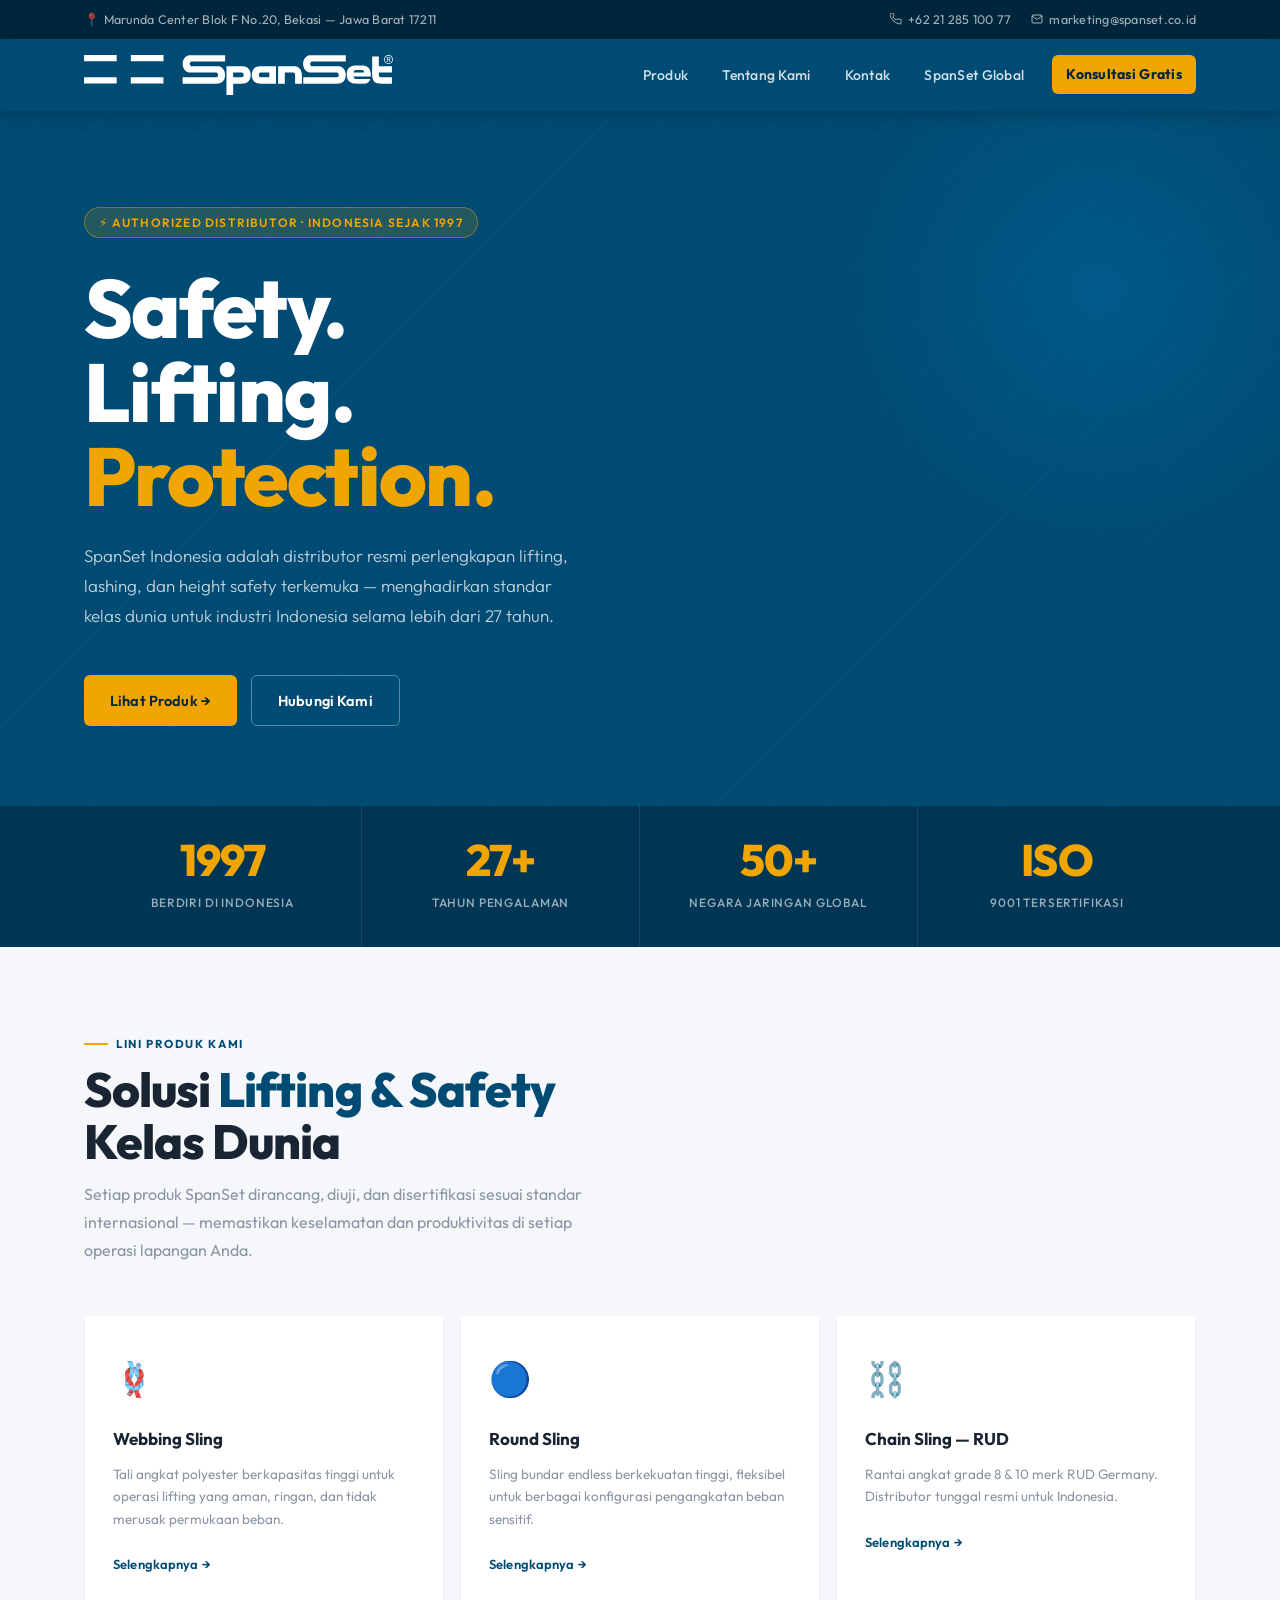
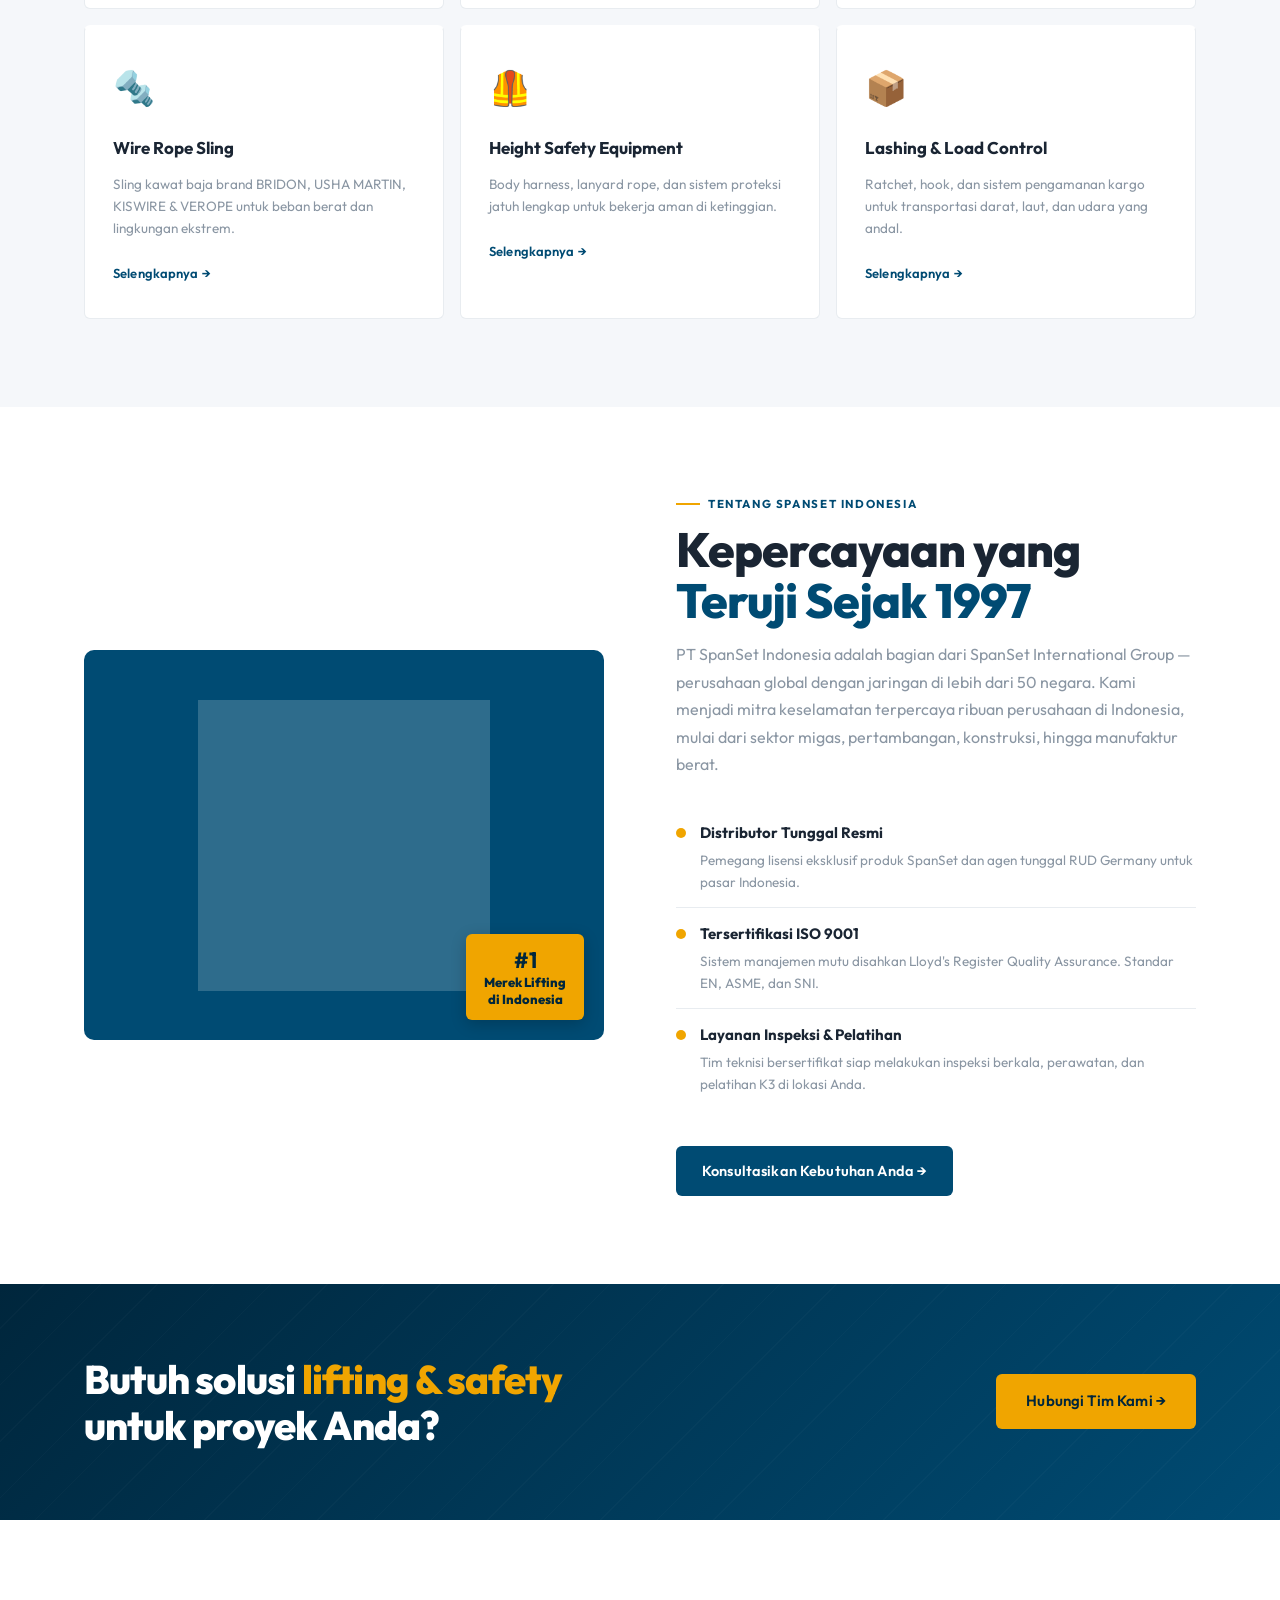
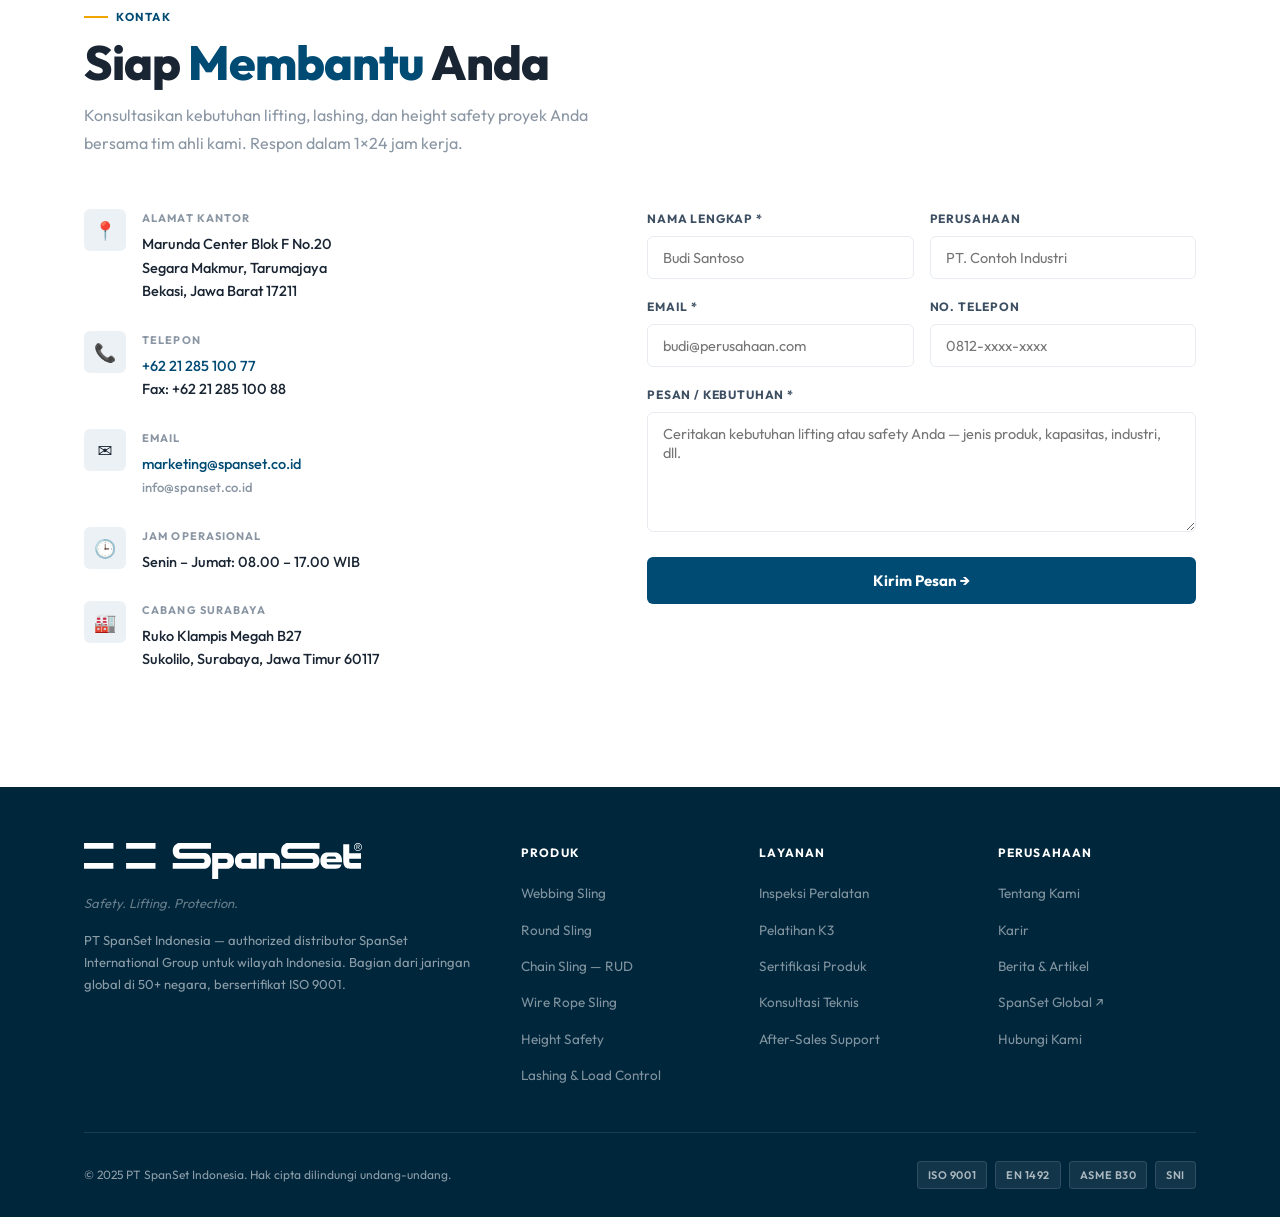
==== index.html @ 2ffad664 "Update index.html" ====
<!DOCTYPE html>
<html lang="id">
<head>
    <meta charset="UTF-8">
    <meta name="viewport" content="width=device-width, initial-scale=1.0">
    <title>SpanSet Indonesia — Safety. Lifting. Protection.</title>
    <meta name="description" content="SpanSet adalah pionir perlengkapan lifting, lashing, dan height safety di dunia, menjadi principal dari merek dagang no 1 di Indonesia sejak 1997.">
    <meta name="keywords" content="Spanset, Spanset Indonesia, Webbing Sling, Webbing, Lifting">
    <meta name="author" content="Spanset">
    <meta name="robots" content="index, follow">
    <meta name="language" content="Indonesian">
    <meta name="geo.position" content="-6.098882164993395;106.97517988021606">
    <meta name="geo.region" content="ID-JB">
    <meta name="geo.placename" content="Jawa Barat">
    <link rel="canonical" href="https://spanset-indonesia.github.io/">
    <meta property="og:type" content="website">
    <meta property="og:url" content="https://spanset-indonesia.github.io/">
    <meta property="og:title" content="SpanSet Indonesia — Safety. Lifting. Protection.">
    <meta property="og:description" content="SpanSet adalah pionir perlengkapan lifting, lashing, dan height safety di dunia, menjadi principal dari merek dagang no 1 di Indonesia sejak 1997.">
    <meta property="og:image" content="https://spanset-indonesia.github.io/logo.svg">
    <meta property="og:image:width" content="1200">
    <meta property="og:image:height" content="630">
    <meta property="og:site_name" content="Spanset">
    <meta property="twitter:card" content="summary_large_image">
    <meta property="twitter:url" content="https://spanset-indonesia.github.io/">
    <meta property="twitter:title" content="SpanSet Indonesia — Safety. Lifting. Protection.">
    <meta property="twitter:description" content="SpanSet adalah pionir perlengkapan lifting, lashing, dan height safety di dunia, menjadi principal dari merek dagang no 1 di Indonesia sejak 1997.">
    <meta property="twitter:image" content="https://spanset-indonesia.github.io/logo.svg">
    <link rel="icon" type="image/svg+xml" href="https://spanset-indonesia.github.io/logo.svg">

    <link rel="preconnect" href="https://fonts.googleapis.com">
    <link rel="preconnect" href="https://fonts.gstatic.com" crossorigin>
    <link href="https://fonts.googleapis.com/css2?family=Outfit:wght@300;400;500;600;700;800&display=swap" rel="stylesheet">

    <style>
        *, *::before, *::after { box-sizing: border-box; margin: 0; padding: 0; }

        :root {
            --navy:        #004b73;
            --navy-dark:   #003554;
            --navy-deeper: #00263c;
            --navy-light:  #0069a0;
            --accent:      #f0a500;
            --accent-dim:  #c88700;
            --white:       #ffffff;
            --off-white:   #f5f7fa;
            --grey-lt:     #e8ecf0;
            --grey:        #8a96a3;
            --dark-txt:    #1a2533;
            --mid-txt:     #3d4f62;
            --font: 'Outfit', system-ui, sans-serif;
            --max-w: 1160px;
            --r: 6px;
            --t: 0.22s ease;
        }

        html { scroll-behavior: smooth; }
        body {
            font-family: var(--font);
            background: var(--white);
            color: var(--dark-txt);
            line-height: 1.65;
            -webkit-font-smoothing: antialiased;
        }
        a { color: inherit; text-decoration: none; }
        ul { list-style: none; }
        img { display: block; max-width: 100%; }

        .container { max-width: var(--max-w); margin: 0 auto; padding: 0 24px; }

        /* Topbar */
        .topbar {
            background: var(--navy-deeper);
            color: rgba(255,255,255,0.65);
            font-size: 12.5px;
            padding: 9px 0;
            letter-spacing: 0.02em;
        }
        .topbar__inner { display: flex; justify-content: space-between; align-items: center; gap: 16px; }
        .topbar a { color: rgba(255,255,255,0.65); transition: color var(--t); }
        .topbar a:hover { color: var(--accent); }
        .topbar__contact { display: flex; gap: 20px; align-items: center; }
        .topbar__contact span { display: flex; align-items: center; gap: 6px; }

        /* Nav */
        .nav {
            background: var(--navy);
            position: sticky; top: 0; z-index: 200;
            box-shadow: 0 2px 16px rgba(0,0,0,0.25);
        }
        .nav__inner { display: flex; align-items: center; justify-content: space-between; height: 72px; gap: 32px; }
        .nav__logo { display: flex; align-items: center; gap: 12px; flex-shrink: 0; }
        .nav__logo img { height: 40px; width: auto; filter: brightness(0) invert(1); }
        .nav__logo-txt { display: none; color: #fff; font-size: 20px; font-weight: 800; letter-spacing: 0.04em; }
        .nav__logo-txt span { color: var(--accent); }
        .nav__links { display: flex; align-items: center; gap: 6px; }
        .nav__links a {
            font-size: 14px; font-weight: 500; letter-spacing: 0.02em;
            color: rgba(255,255,255,0.82); padding: 8px 14px;
            border-radius: var(--r); transition: background var(--t), color var(--t);
        }
        .nav__links a:hover { background: rgba(255,255,255,0.12); color: var(--white); }
        .nav__cta { background: var(--accent) !important; color: var(--navy-deeper) !important; font-weight: 700 !important; margin-left: 8px; }
        .nav__cta:hover { background: var(--accent-dim) !important; }

        /* Hero */
        .hero { background: var(--navy); color: var(--white); padding: 96px 0 80px; position: relative; overflow: hidden; }
        .hero__bg-pattern {
            position: absolute; inset: 0;
            background-image: repeating-linear-gradient(-45deg, rgba(255,255,255,0.025) 0px, rgba(255,255,255,0.025) 1px, transparent 1px, transparent 40px);
        }
        .hero__glow {
            position: absolute; top: -80px; right: -80px; width: 520px; height: 520px;
            background: radial-gradient(circle, rgba(0,105,160,0.5) 0%, transparent 70%);
            pointer-events: none;
        }
        .hero .container { position: relative; z-index: 2; }
        .hero__eyebrow {
            display: inline-flex; align-items: center; gap: 8px;
            background: rgba(240,165,0,0.15); border: 1px solid rgba(240,165,0,0.4);
            color: var(--accent); font-size: 12px; font-weight: 600;
            letter-spacing: 0.1em; text-transform: uppercase;
            padding: 5px 14px; border-radius: 100px; margin-bottom: 28px;
        }
        .hero__title {
            font-size: clamp(42px, 6.5vw, 82px); font-weight: 800;
            line-height: 1.02; letter-spacing: -0.02em;
            max-width: 700px; margin-bottom: 24px;
        }
        .hero__title em { font-style: normal; color: var(--accent); }
        .hero__desc {
            font-size: 17px; font-weight: 300;
            color: rgba(255,255,255,0.75); max-width: 500px;
            line-height: 1.75; margin-bottom: 44px;
        }
        .hero__actions { display: flex; gap: 14px; flex-wrap: wrap; }

        .btn {
            display: inline-flex; align-items: center; gap: 8px;
            padding: 13px 26px; border-radius: var(--r);
            font-family: var(--font); font-size: 14.5px; font-weight: 600;
            letter-spacing: 0.01em; cursor: pointer;
            transition: all var(--t); border: none;
        }
        .btn--gold { background: var(--accent); color: var(--navy-deeper); }
        .btn--gold:hover { background: var(--accent-dim); }
        .btn--ghost { background: transparent; color: var(--white); border: 1.5px solid rgba(255,255,255,0.35); }
        .btn--ghost:hover { border-color: var(--white); background: rgba(255,255,255,0.08); }
        .btn--navy { background: var(--navy); color: var(--white); }
        .btn--navy:hover { background: var(--navy-dark); }

        /* Stats */
        .stats { background: var(--navy-dark); }
        .stats__grid { display: grid; grid-template-columns: repeat(4, 1fr); }
        .stats__item { padding: 32px 20px; text-align: center; border-right: 1px solid rgba(255,255,255,0.1); color: var(--white); }
        .stats__item:last-child { border-right: none; }
        .stats__val { font-size: 44px; font-weight: 800; line-height: 1; color: var(--accent); display: block; margin-bottom: 6px; letter-spacing: -0.02em; }
        .stats__lbl { font-size: 12px; font-weight: 500; letter-spacing: 0.07em; text-transform: uppercase; color: rgba(255,255,255,0.6); }

        /* Sections */
        section { padding: 88px 0; }
        .sec-tag {
            font-size: 11.5px; font-weight: 700; letter-spacing: 0.14em;
            text-transform: uppercase; color: var(--navy); margin-bottom: 10px;
            display: flex; align-items: center; gap: 8px;
        }
        .sec-tag::before { content: ''; display: block; width: 24px; height: 2px; background: var(--accent); flex-shrink: 0; }
        .sec-title { font-size: clamp(30px, 4.5vw, 48px); font-weight: 800; line-height: 1.08; letter-spacing: -0.02em; color: var(--dark-txt); margin-bottom: 14px; }
        .sec-title span { color: var(--navy); }
        .sec-desc { font-size: 16px; color: var(--grey); max-width: 540px; line-height: 1.72; }
        .sec-head { margin-bottom: 52px; }

        /* Products */
        .products { background: var(--off-white); }
        .products__grid { display: grid; grid-template-columns: repeat(3, 1fr); gap: 16px; }
        .prod-card {
            background: var(--white); border-radius: var(--r); padding: 32px 28px;
            border: 1.5px solid var(--grey-lt); border-top: 3px solid transparent;
            transition: border-top-color var(--t), box-shadow var(--t), transform var(--t); cursor: pointer;
        }
        .prod-card:hover { border-top-color: var(--navy); box-shadow: 0 6px 28px rgba(0,75,115,0.12); transform: translateY(-3px); }
        .prod-card__icon { font-size: 34px; margin-bottom: 18px; display: block; }
        .prod-card__title { font-size: 17px; font-weight: 700; color: var(--dark-txt); margin-bottom: 10px; }
        .prod-card__desc { font-size: 13.5px; color: var(--grey); line-height: 1.65; margin-bottom: 20px; }
        .prod-card__link { font-size: 13px; font-weight: 600; color: var(--navy); display: inline-flex; align-items: center; gap: 5px; letter-spacing: 0.01em; transition: gap var(--t), color var(--t); }
        .prod-card:hover .prod-card__link { gap: 9px; color: var(--navy-light); }

        /* About */
        .about__grid { display: grid; grid-template-columns: 1fr 1fr; gap: 72px; align-items: center; }
        .about__visual-wrap {
            background: var(--navy); border-radius: 10px; aspect-ratio: 4/3;
            display: flex; align-items: center; justify-content: center;
            position: relative; overflow: hidden;
        }
        .about__visual-logo { width: 56%; opacity: 0.18; filter: brightness(0) invert(1); }
        .about__visual-badge {
            position: absolute; bottom: 20px; right: 20px;
            background: var(--accent); color: var(--navy-deeper);
            padding: 12px 18px; border-radius: var(--r);
            font-weight: 800; font-size: 13px; text-align: center; line-height: 1.3;
            box-shadow: 0 4px 16px rgba(0,0,0,0.2);
        }
        .about__visual-badge strong { font-size: 22px; display: block; }
        .about__points { margin: 28px 0 36px; }
        .about__point { display: flex; align-items: flex-start; gap: 14px; padding: 14px 0; border-bottom: 1px solid var(--grey-lt); }
        .about__point:last-child { border-bottom: none; }
        .about__point-dot { width: 10px; height: 10px; background: var(--accent); border-radius: 50%; margin-top: 7px; flex-shrink: 0; }
        .about__point-title { font-size: 15px; font-weight: 700; color: var(--dark-txt); margin-bottom: 3px; }
        .about__point-desc { font-size: 13.5px; color: var(--grey); }

        /* CTA Band */
        .cta-band {
            background: linear-gradient(135deg, var(--navy-deeper) 0%, var(--navy) 100%);
            padding: 72px 0; position: relative; overflow: hidden;
        }
        .cta-band::before {
            content: ''; position: absolute; inset: 0;
            background-image: repeating-linear-gradient(-45deg, rgba(255,255,255,0.02) 0px, rgba(255,255,255,0.02) 1px, transparent 1px, transparent 40px);
        }
        .cta-band .container { position: relative; display: flex; align-items: center; justify-content: space-between; gap: 32px; flex-wrap: wrap; }
        .cta-band__title { font-size: clamp(26px, 3.5vw, 40px); font-weight: 800; color: var(--white); line-height: 1.15; letter-spacing: -0.02em; max-width: 520px; }
        .cta-band__title em { font-style: normal; color: var(--accent); }

        /* Contact */
        .contact { background: var(--white); }
        .contact__grid { display: grid; grid-template-columns: 1fr 1.1fr; gap: 64px; align-items: start; }
        .contact__info-block { display: flex; gap: 16px; margin-bottom: 28px; }
        .contact__info-icon {
            width: 42px; height: 42px; background: rgba(0,75,115,0.08);
            border-radius: var(--r); display: flex; align-items: center;
            justify-content: center; font-size: 18px; flex-shrink: 0;
        }
        .contact__info-label { font-size: 11px; font-weight: 700; letter-spacing: 0.1em; text-transform: uppercase; color: var(--grey); margin-bottom: 4px; }
        .contact__info-value { font-size: 14.5px; font-weight: 500; color: var(--dark-txt); }
        .contact__info-value a { color: var(--navy); }
        .contact__info-value a:hover { text-decoration: underline; }

        /* Form — static version uses Formspree */
        .form-row { display: grid; grid-template-columns: 1fr 1fr; gap: 16px; }
        .form-group { margin-bottom: 18px; }
        .form-label { display: block; font-size: 12px; font-weight: 700; letter-spacing: 0.07em; text-transform: uppercase; color: var(--mid-txt); margin-bottom: 7px; }
        .form-control {
            width: 100%; padding: 11px 15px; border: 1.5px solid var(--grey-lt);
            border-radius: var(--r); font-family: var(--font); font-size: 14.5px;
            color: var(--dark-txt); background: var(--white);
            transition: border-color var(--t), box-shadow var(--t); outline: none;
        }
        .form-control:focus { border-color: var(--navy); box-shadow: 0 0 0 3px rgba(0,75,115,0.1); }
        textarea.form-control { resize: vertical; min-height: 120px; }
        .form-submit {
            background: var(--navy); color: var(--white); width: 100%;
            justify-content: center; font-size: 15px; padding: 14px;
            border-radius: var(--r); font-weight: 700; cursor: pointer;
            transition: background var(--t); border: none;
            font-family: var(--font); display: flex; align-items: center; gap: 8px;
        }
        .form-submit:hover { background: var(--navy-dark); }
        .form-note { font-size: 12px; color: var(--grey); margin-top: 10px; text-align: center; }
        .form-note a { color: var(--navy); }

        /* Footer */
        .footer { background: var(--navy-deeper); color: rgba(255,255,255,0.55); padding: 56px 0 28px; }
        .footer__grid { display: grid; grid-template-columns: 2fr 1fr 1fr 1fr; gap: 40px; padding-bottom: 44px; border-bottom: 1px solid rgba(255,255,255,0.1); margin-bottom: 28px; }
        .footer__logo img { height: 36px; filter: brightness(0) invert(1); margin-bottom: 14px; }
        .footer__tagline { font-style: italic; font-size: 13px; color: rgba(255,255,255,0.4); margin-bottom: 14px; }
        .footer__about { font-size: 13px; line-height: 1.7; }
        .footer__col-title { font-size: 12px; font-weight: 700; letter-spacing: 0.1em; text-transform: uppercase; color: var(--white); margin-bottom: 16px; }
        .footer__links { display: flex; flex-direction: column; gap: 10px; }
        .footer__links a { font-size: 13.5px; color: rgba(255,255,255,0.5); transition: color var(--t); }
        .footer__links a:hover { color: var(--accent); }
        .footer__bottom { display: flex; justify-content: space-between; align-items: center; gap: 16px; flex-wrap: wrap; font-size: 12px; }
        .footer__badges { display: flex; gap: 8px; }
        .footer__badge { background: rgba(255,255,255,0.07); border: 1px solid rgba(255,255,255,0.12); border-radius: 4px; padding: 4px 10px; font-size: 11px; font-weight: 600; letter-spacing: 0.05em; color: rgba(255,255,255,0.65); }

        /* Responsive */
        @media (max-width: 960px) {
            .products__grid { grid-template-columns: 1fr 1fr; }
            .about__grid    { grid-template-columns: 1fr; gap: 40px; }
            .contact__grid  { grid-template-columns: 1fr; gap: 40px; }
            .footer__grid   { grid-template-columns: 1fr 1fr; gap: 32px; }
            .stats__grid    { grid-template-columns: repeat(2,1fr); }
            .stats__item:nth-child(2) { border-right: none; }
        }
        @media (max-width: 620px) {
            .nav__links   { display: none; }
            .products__grid { grid-template-columns: 1fr; }
            .footer__grid { grid-template-columns: 1fr; }
            .hero         { padding: 64px 0 56px; }
            .topbar__left { display: none; }
            .form-row     { grid-template-columns: 1fr; }
        }
    </style>
</head>
<body>

<!-- Topbar -->
<div class="topbar">
    <div class="container">
        <div class="topbar__inner">
            <span class="topbar__left">📍 Marunda Center Blok F No.20, Bekasi — Jawa Barat 17211</span>
            <div class="topbar__contact">
                <span>
                    <svg width="12" height="12" fill="none" stroke="currentColor" stroke-width="2" viewBox="0 0 24 24"><path d="M22 16.92v3a2 2 0 01-2.18 2 19.79 19.79 0 01-8.63-3.07A19.5 19.5 0 013 10.81a19.79 19.79 0 01-3.07-8.68A2 2 0 011.92 0h3a2 2 0 012 1.72c.127.96.361 1.903.7 2.81a2 2 0 01-.45 2.11L6.09 7.91a16 16 0 006 6l1.27-1.27a2 2 0 012.11-.45c.907.339 1.85.573 2.81.7A2 2 0 0122 14.92v2z"/></svg>
                    <a href="tel:+622128510077">+62 21 285 100 77</a>
                </span>
                <span>
                    <svg width="12" height="12" fill="none" stroke="currentColor" stroke-width="2" viewBox="0 0 24 24"><path d="M4 4h16c1.1 0 2 .9 2 2v12c0 1.1-.9 2-2 2H4c-1.1 0-2-.9-2-2V6c0-1.1.9-2 2-2z"/><polyline points="22,6 12,13 2,6"/></svg>
                    <a href="mailto:marketing@spanset.co.id">marketing@spanset.co.id</a>
                </span>
            </div>
        </div>
    </div>
</div>

<!-- Nav -->
<nav class="nav">
    <div class="container">
        <div class="nav__inner">
            <a href="/" class="nav__logo">
                <img src="https://spanset-indonesia.github.io/logo.svg" alt="SpanSet Indonesia"
                     onerror="this.style.display='none';document.querySelector('.nav__logo-txt').style.display='block'">
                <span class="nav__logo-txt">SpanSet <span>Indonesia</span></span>
            </a>
            <ul class="nav__links">
                <li><a href="#products">Produk</a></li>
                <li><a href="#about">Tentang Kami</a></li>
                <li><a href="#contact">Kontak</a></li>
                <li><a href="https://www.spanset.com/ target="_blank" rel="noopener">SpanSet Global</a></li>
                <li><a href="#contact" class="nav__cta btn">Konsultasi Gratis</a></li>
            </ul>
        </div>
    </div>
</nav>

<!-- Hero -->
<section class="hero" id="home">
    <div class="hero__bg-pattern"></div>
    <div class="hero__glow"></div>
    <div class="container">
        <div class="hero__eyebrow">⚡ Authorized Distributor · Indonesia sejak 1997</div>
        <h1 class="hero__title">
            Safety.<br>Lifting.<br><em>Protection.</em>
        </h1>
        <p class="hero__desc">
            SpanSet Indonesia adalah distributor resmi perlengkapan lifting, lashing, dan height safety terkemuka — menghadirkan standar kelas dunia untuk industri Indonesia selama lebih dari 27 tahun.
        </p>
        <div class="hero__actions">
            <a href="#products" class="btn btn--gold">Lihat Produk →</a>
            <a href="#contact" class="btn btn--ghost">Hubungi Kami</a>
        </div>
    </div>
</section>

<!-- Stats -->
<div class="stats">
    <div class="container">
        <div class="stats__grid">
            <div class="stats__item"><span class="stats__val">1997</span><span class="stats__lbl">Berdiri di Indonesia</span></div>
            <div class="stats__item"><span class="stats__val">27+</span><span class="stats__lbl">Tahun Pengalaman</span></div>
            <div class="stats__item"><span class="stats__val">50+</span><span class="stats__lbl">Negara Jaringan Global</span></div>
            <div class="stats__item"><span class="stats__val">ISO</span><span class="stats__lbl">9001 Tersertifikasi</span></div>
        </div>
    </div>
</div>

<!-- Products -->
<section class="products" id="products">
    <div class="container">
        <div class="sec-head">
            <p class="sec-tag">Lini Produk Kami</p>
            <h2 class="sec-title">Solusi <span>Lifting & Safety</span><br>Kelas Dunia</h2>
            <p class="sec-desc">Setiap produk SpanSet dirancang, diuji, dan disertifikasi sesuai standar internasional — memastikan keselamatan dan produktivitas di setiap operasi lapangan Anda.</p>
        </div>
        <div class="products__grid">
            <a href="https://www.spanset.com/id-id/section/product-ready/webbingproduct"><div class="prod-card">
                <span class="prod-card__icon">🪢</span>
                <h3 class="prod-card__title">Webbing Sling</h3>
                <p class="prod-card__desc">Tali angkat polyester berkapasitas tinggi untuk operasi lifting yang aman, ringan, dan tidak merusak permukaan beban.</p>
                <span class="prod-card__link">Selengkapnya →</span>
            </div>
            </a>
            <div class="prod-card">
                <span class="prod-card__icon">🔵</span>
                <h3 class="prod-card__title">Round Sling</h3>
                <p class="prod-card__desc">Sling bundar endless berkekuatan tinggi, fleksibel untuk berbagai konfigurasi pengangkatan beban sensitif.</p>
                <span class="prod-card__link">Selengkapnya →</span>
            </div>
            <div class="prod-card">
                <span class="prod-card__icon">⛓️</span>
                <h3 class="prod-card__title">Chain Sling — RUD</h3>
                <p class="prod-card__desc">Rantai angkat grade 8 & 10 merk RUD Germany. Distributor tunggal resmi untuk Indonesia.</p>
                <span class="prod-card__link">Selengkapnya →</span>
            </div>
            <div class="prod-card">
                <span class="prod-card__icon">🔩</span>
                <h3 class="prod-card__title">Wire Rope Sling</h3>
                <p class="prod-card__desc">Sling kawat baja brand BRIDON, USHA MARTIN, KISWIRE & VEROPE untuk beban berat dan lingkungan ekstrem.</p>
                <span class="prod-card__link">Selengkapnya →</span>
            </div>
            <div class="prod-card">
                <span class="prod-card__icon">🦺</span>
                <h3 class="prod-card__title">Height Safety Equipment</h3>
                <p class="prod-card__desc">Body harness, lanyard rope, dan sistem proteksi jatuh lengkap untuk bekerja aman di ketinggian.</p>
                <span class="prod-card__link">Selengkapnya →</span>
            </div>
            <div class="prod-card">
                <span class="prod-card__icon">📦</span>
                <h3 class="prod-card__title">Lashing & Load Control</h3>
                <p class="prod-card__desc">Ratchet, hook, dan sistem pengamanan kargo untuk transportasi darat, laut, dan udara yang andal.</p>
                <span class="prod-card__link">Selengkapnya →</span>
            </div>
        </div>
    </div>
</section>

<!-- About -->
<section class="about" id="about">
    <div class="container">
        <div class="about__grid">
            <div class="about__visual-wrap">
                <img class="about__visual-logo" src="https://spanset-indonesia.github.io/pim-websling-pb10000.webp" alt="SpanSet Indonesia">
                <div class="about__visual-badge">
                    <strong>#1</strong>
                    Merek Lifting<br>di Indonesia
                </div>
            </div>
            <div>
                <p class="sec-tag">Tentang SpanSet Indonesia</p>
                <h2 class="sec-title">Kepercayaan yang<br><span>Teruji Sejak 1997</span></h2>
                <p class="sec-desc">PT SpanSet Indonesia adalah bagian dari SpanSet International Group — perusahaan global dengan jaringan di lebih dari 50 negara. Kami menjadi mitra keselamatan terpercaya ribuan perusahaan di Indonesia, mulai dari sektor migas, pertambangan, konstruksi, hingga manufaktur berat.</p>
                <div class="about__points">
                    <div class="about__point">
                        <div class="about__point-dot"></div>
                        <div>
                            <div class="about__point-title">Distributor Tunggal Resmi</div>
                            <div class="about__point-desc">Pemegang lisensi eksklusif produk SpanSet dan agen tunggal RUD Germany untuk pasar Indonesia.</div>
                        </div>
                    </div>
                    <div class="about__point">
                        <div class="about__point-dot"></div>
                        <div>
                            <div class="about__point-title">Tersertifikasi ISO 9001</div>
                            <div class="about__point-desc">Sistem manajemen mutu disahkan Lloyd's Register Quality Assurance. Standar EN, ASME, dan SNI.</div>
                        </div>
                    </div>
                    <div class="about__point">
                        <div class="about__point-dot"></div>
                        <div>
                            <div class="about__point-title">Layanan Inspeksi & Pelatihan</div>
                            <div class="about__point-desc">Tim teknisi bersertifikat siap melakukan inspeksi berkala, perawatan, dan pelatihan K3 di lokasi Anda.</div>
                        </div>
                    </div>
                </div>
                <a href="#contact" class="btn btn--navy" style="display:inline-flex;">Konsultasikan Kebutuhan Anda →</a>
            </div>
        </div>
    </div>
</section>

<!-- CTA Band -->
<div class="cta-band">
    <div class="container">
        <h2 class="cta-band__title">Butuh solusi <em>lifting & safety</em><br>untuk proyek Anda?</h2>
        <a href="https://api.whatsapp.com/send/?phone=6281119118358&text&type=phone_number&app_absent=0" class="btn btn--gold" style="font-size:15px;padding:15px 30px;flex-shrink:0;">Hubungi Tim Kami →</a>
    </div>
</div>

<!-- Contact -->
<section class="contact" id="contact">
    <div class="container">
        <div class="sec-head">
            <p class="sec-tag">Kontak</p>
            <h2 class="sec-title">Siap <span>Membantu</span> Anda</h2>
            <p class="sec-desc">Konsultasikan kebutuhan lifting, lashing, dan height safety proyek Anda bersama tim ahli kami. Respon dalam 1×24 jam kerja.</p>
        </div>
        <div class="contact__grid">
            <div>
                <div class="contact__info-block">
                    <div class="contact__info-icon">📍</div>
                    <div>
                        <div class="contact__info-label">Alamat Kantor</div>
                        <div class="contact__info-value">Marunda Center Blok F No.20<br>Segara Makmur, Tarumajaya<br>Bekasi, Jawa Barat 17211</div>
                    </div>
                </div>
                <div class="contact__info-block">
                    <div class="contact__info-icon">📞</div>
                    <div>
                        <div class="contact__info-label">Telepon</div>
                        <div class="contact__info-value">
                            <a href="tel:+622128510077">+62 21 285 100 77</a><br>
                            Fax: +62 21 285 100 88
                        </div>
                    </div>
                </div>
                <div class="contact__info-block">
                    <div class="contact__info-icon">✉</div>
                    <div>
                        <div class="contact__info-label">Email</div>
                        <div class="contact__info-value">
                            <a href="mailto:marketing@spanset.co.id">marketing@spanset.co.id</a><br>
                            <a href="mailto:info@spanset.co.id" style="color:var(--grey);font-size:13px;">info@spanset.co.id</a>
                        </div>
                    </div>
                </div>
                <div class="contact__info-block">
                    <div class="contact__info-icon">🕒</div>
                    <div>
                        <div class="contact__info-label">Jam Operasional</div>
                        <div class="contact__info-value">Senin – Jumat: 08.00 – 17.00 WIB</div>
                    </div>
                </div>
                <div class="contact__info-block">
                    <div class="contact__info-icon">🏭</div>
                    <div>
                        <div class="contact__info-label">Cabang Surabaya</div>
                        <div class="contact__info-value">Ruko Klampis Megah B27<br>Sukolilo, Surabaya, Jawa Timur 60117</div>
                    </div>
                </div>
            </div>

            <!-- Formspree — works on static/GitHub Pages, free tier 50 submissions/month -->
            <div>
                <form action="https://formspree.io/f/YOUR_FORM_ID" method="POST" id="contactForm">
                    <div class="form-row">
                        <div class="form-group">
                            <label class="form-label" for="name">Nama Lengkap *</label>
                            <input class="form-control" type="text" id="name" name="name" placeholder="Budi Santoso" required>
                        </div>
                        <div class="form-group">
                            <label class="form-label" for="company">Perusahaan</label>
                            <input class="form-control" type="text" id="company" name="company" placeholder="PT. Contoh Industri">
                        </div>
                    </div>
                    <div class="form-row">
                        <div class="form-group">
                            <label class="form-label" for="email">Email *</label>
                            <input class="form-control" type="email" id="email" name="email" placeholder="budi@perusahaan.com" required>
                        </div>
                        <div class="form-group">
                            <label class="form-label" for="phone">No. Telepon</label>
                            <input class="form-control" type="tel" id="phone" name="phone" placeholder="0812-xxxx-xxxx">
                        </div>
                    </div>
                    <div class="form-group">
                        <label class="form-label" for="message">Pesan / Kebutuhan *</label>
                        <textarea class="form-control" id="message" name="message" placeholder="Ceritakan kebutuhan lifting atau safety Anda — jenis produk, kapasitas, industri, dll." required></textarea>
                    </div>
                    <button type="submit" class="form-submit" id="submitBtn">Kirim Pesan →</button>
                    <p class="form-note" id="formNote" style="display:none;"></p>
                </form>
            </div>
        </div>
    </div>
</section>

<!-- Footer -->
<footer class="footer">
    <div class="container">
        <div class="footer__grid">
            <div>
                <div class="footer__logo">
                    <img src="https://spanset-indonesia.github.io/logo.svg" alt="SpanSet Indonesia">
                </div>
                <div class="footer__tagline">Safety. Lifting. Protection.</div>
                <p class="footer__about">PT SpanSet Indonesia — authorized distributor SpanSet International Group untuk wilayah Indonesia. Bagian dari jaringan global di 50+ negara, bersertifikat ISO 9001.</p>
            </div>
            <div>
                <div class="footer__col-title">Produk</div>
                <ul class="footer__links">
                    <li><a href="#">Webbing Sling</a></li>
                    <li><a href="#">Round Sling</a></li>
                    <li><a href="#">Chain Sling — RUD</a></li>
                    <li><a href="#">Wire Rope Sling</a></li>
                    <li><a href="#">Height Safety</a></li>
                    <li><a href="#">Lashing & Load Control</a></li>
                </ul>
            </div>
            <div>
                <div class="footer__col-title">Layanan</div>
                <ul class="footer__links">
                    <li><a href="#">Inspeksi Peralatan</a></li>
                    <li><a href="#">Pelatihan K3</a></li>
                    <li><a href="#">Sertifikasi Produk</a></li>
                    <li><a href="#">Konsultasi Teknis</a></li>
                    <li><a href="#">After-Sales Support</a></li>
                </ul>
            </div>
            <div>
                <div class="footer__col-title">Perusahaan</div>
                <ul class="footer__links">
                    <li><a href="#">Tentang Kami</a></li>
                    <li><a href="#">Karir</a></li>
                    <li><a href="#">Berita & Artikel</a></li>
                    <li><a href="https://www.spanset.com/" target="_blank" rel="noopener">SpanSet Global ↗</a></li>
                    <li><a href="#contact">Hubungi Kami</a></li>
                </ul>
            </div>
        </div>
        <div class="footer__bottom">
            <span>&copy; 2025 PT SpanSet Indonesia. Hak cipta dilindungi undang-undang.</span>
            <div class="footer__badges">
                <span class="footer__badge">ISO 9001</span>
                <span class="footer__badge">EN 1492</span>
                <span class="footer__badge">ASME B30</span>
                <span class="footer__badge">SNI</span>
            </div>
        </div>
    </div>
</footer>

<script>
    // Formspree AJAX submit
    const form = document.getElementById('contactForm');
    const btn  = document.getElementById('submitBtn');
    const note = document.getElementById('formNote');

    form.addEventListener('submit', async function(e) {
        e.preventDefault();
        btn.textContent = 'Mengirim...';
        btn.disabled = true;

        try {
            const res = await fetch(form.action, {
                method: 'POST',
                body: new FormData(form),
                headers: { 'Accept': 'application/json' }
            });

            if (res.ok) {
                form.reset();
                btn.textContent = '✅ Pesan Terkirim!';
                btn.style.background = '#16a34a';
                note.style.display = 'block';
                note.textContent = 'Tim kami akan menghubungi Anda dalam 1×24 jam kerja.';
            } else {
                throw new Error();
            }
        } catch {
            btn.textContent = 'Kirim Pesan →';
            btn.disabled = false;
            note.style.display = 'block';
            note.style.color = '#dc2626';
            note.innerHTML = 'Gagal mengirim. Silakan email langsung ke <a href="mailto:marketing@spanset.co.id">marketing@spanset.co.id</a>';
        }
    });
</script>

</body>
</html>
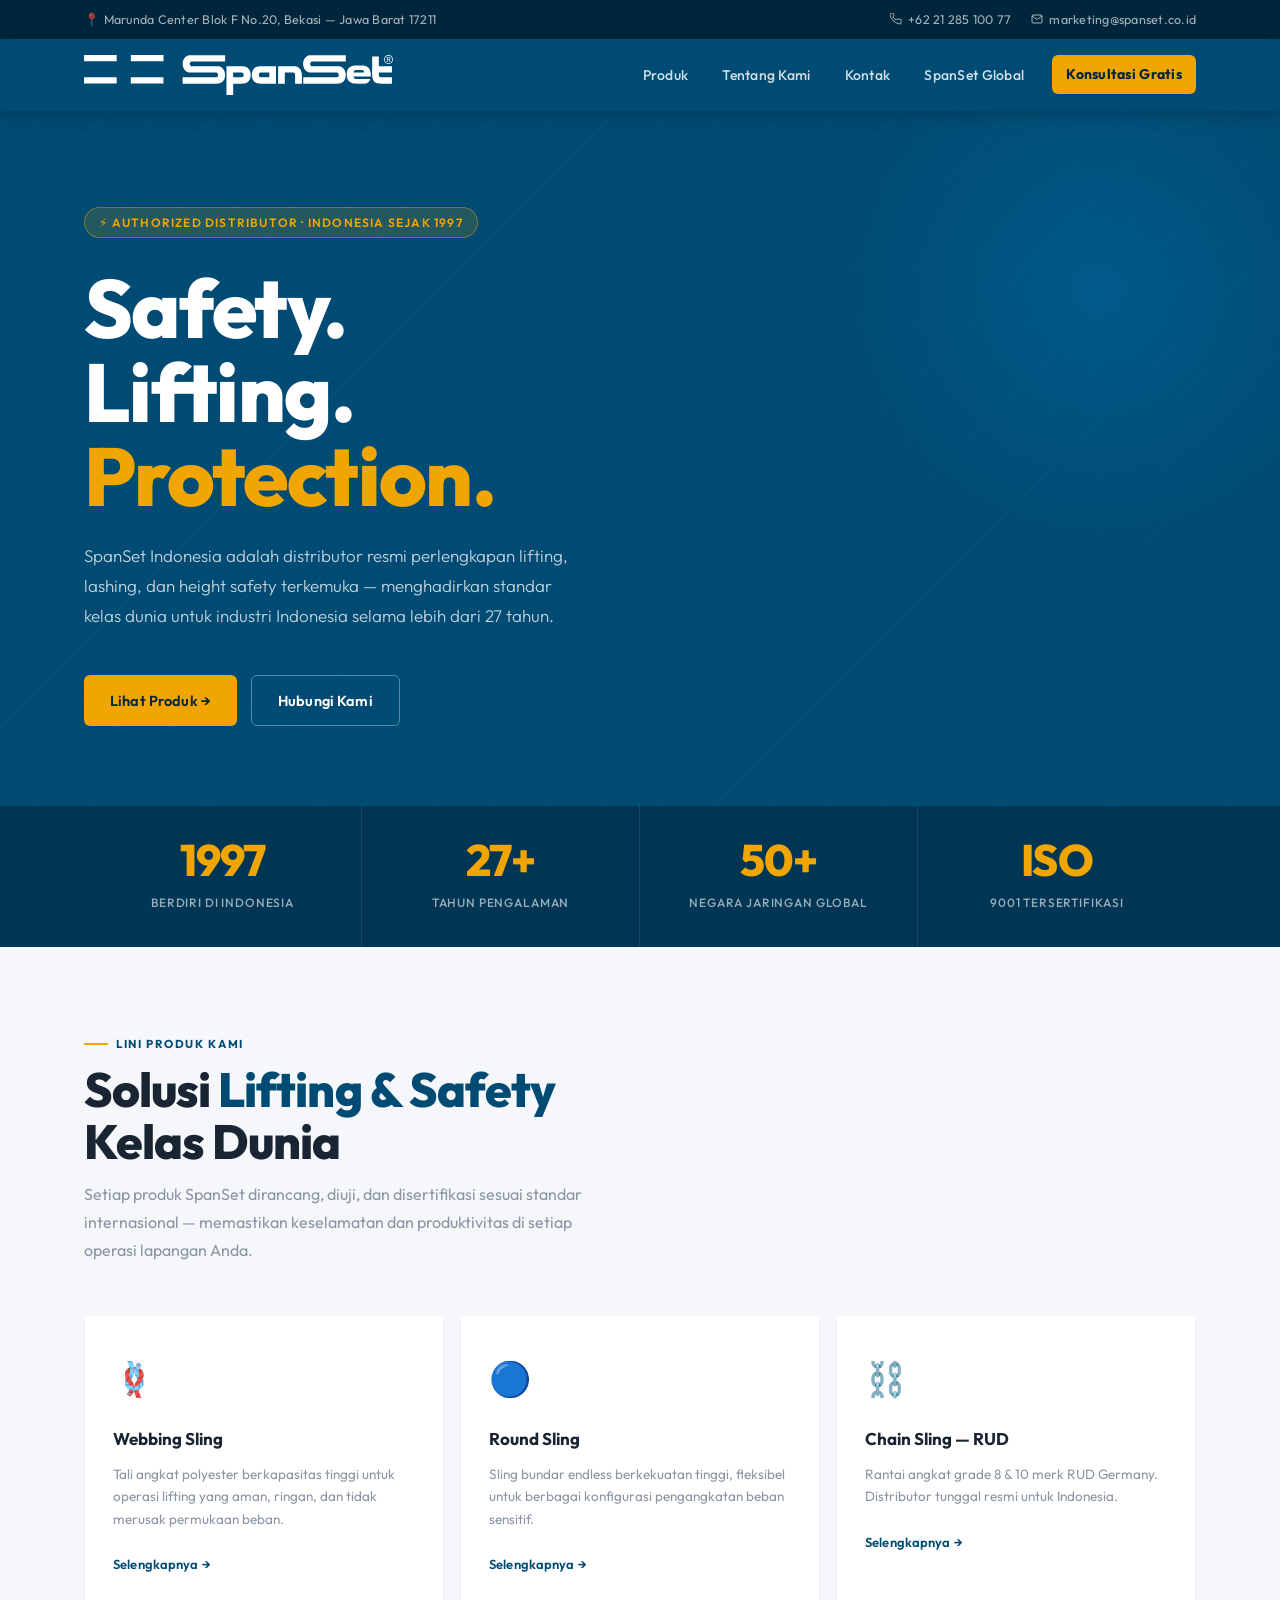
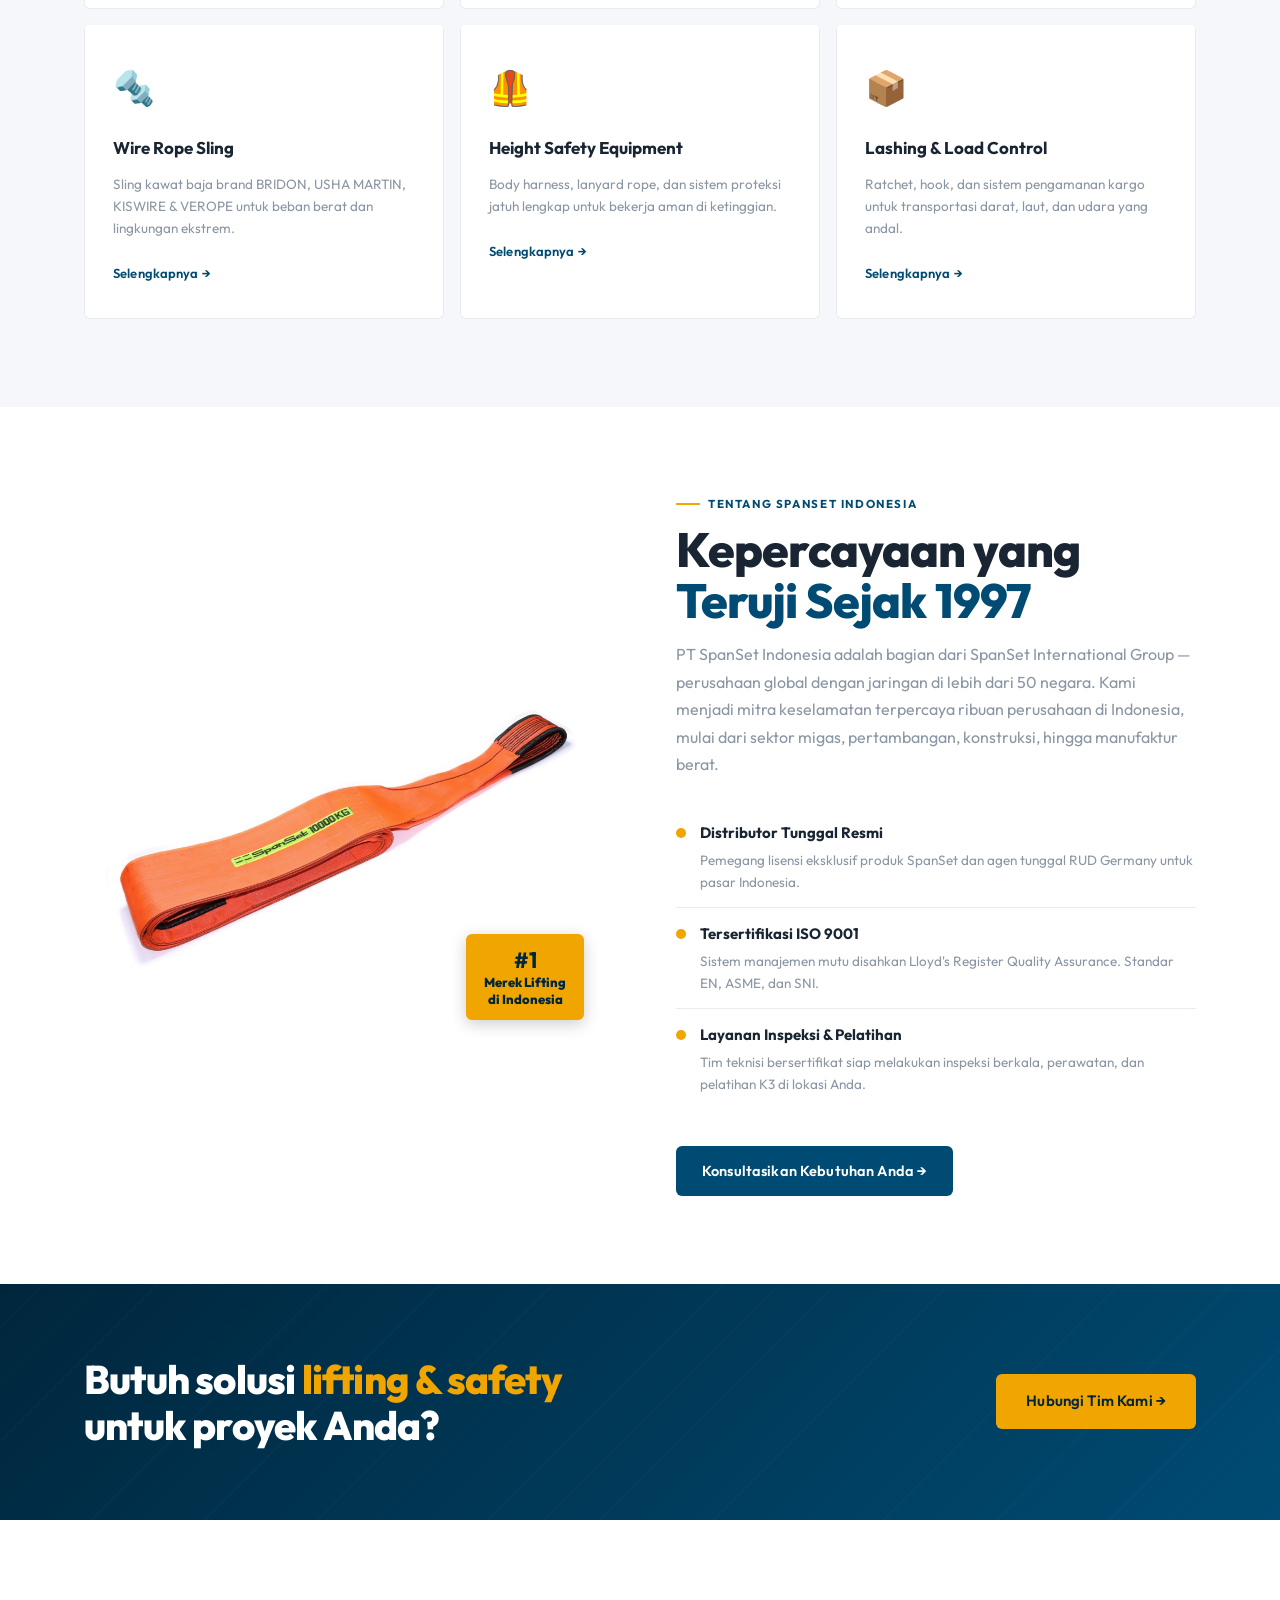
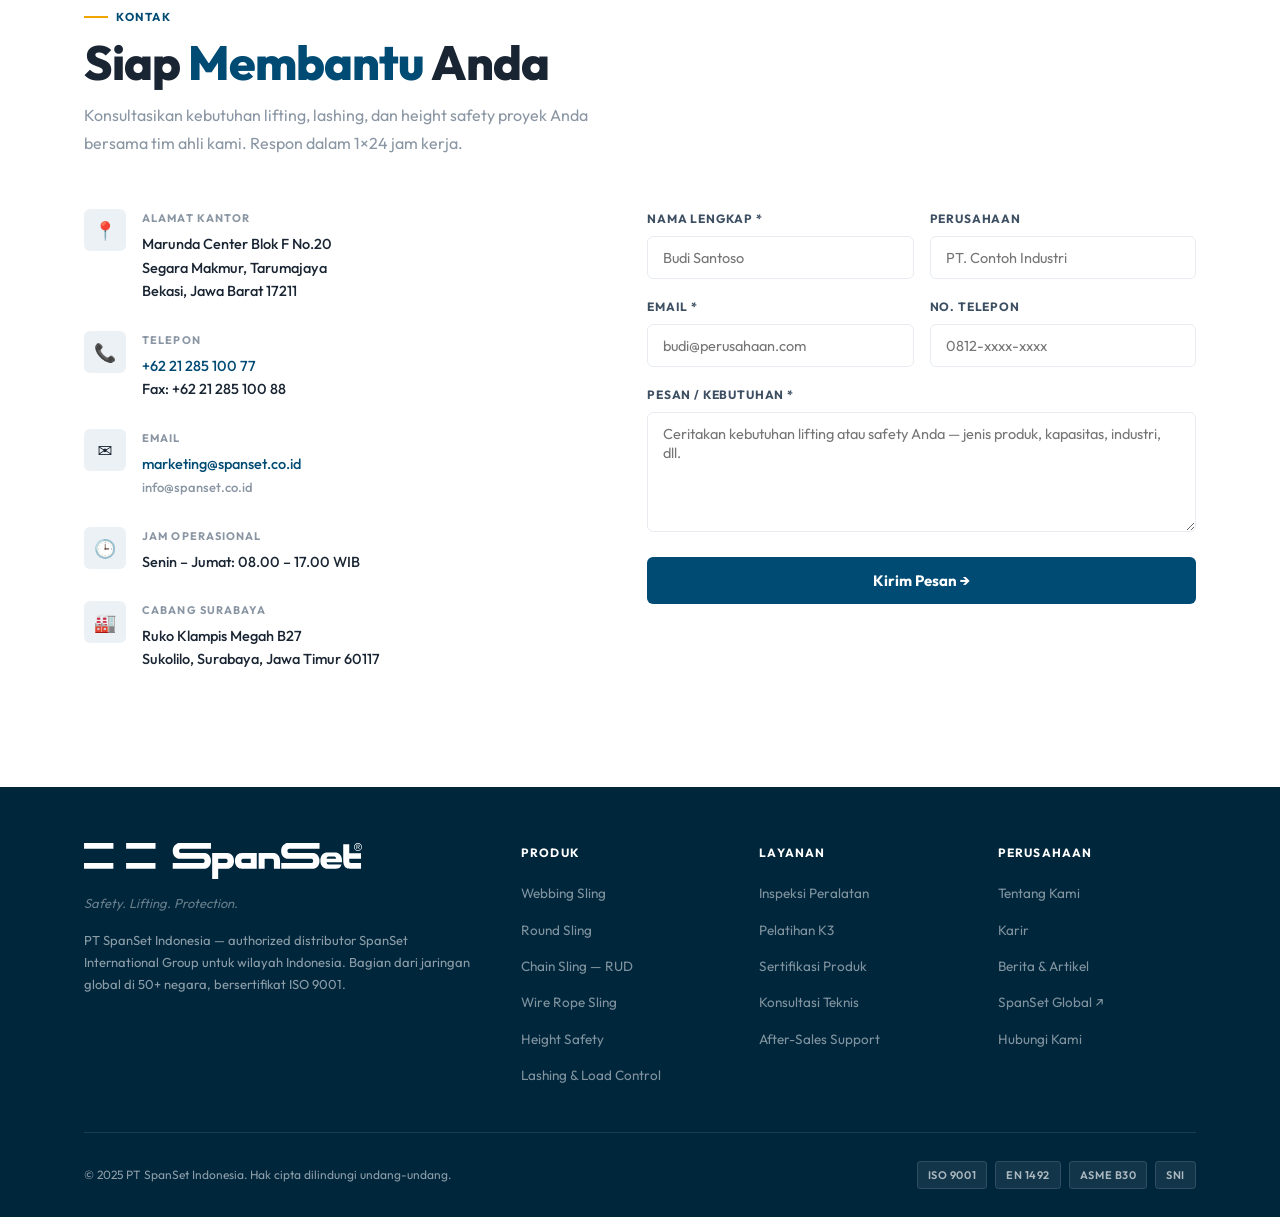
==== commit 3f1ad4b9: "Update index.html" ====
--- a/index.html
+++ b/index.html
@@ -418,12 +418,12 @@
     <div class="container">
         <div class="about__grid">
             <div class="about__visual-wrap">
-                <img class="about__visual-logo" src="https://spanset-indonesia.github.io/pim-websling-pb10000.webp" alt="SpanSet Indonesia">
-                <div class="about__visual-badge">
-                    <strong>#1</strong>
-                    Merek Lifting<br>di Indonesia
-                </div>
-            </div>
+    <img class="about__actual-img" src="https://spanset-indonesia.github.io/pim-websling-pb10000.webp" alt="SpanSet Indonesia" onerror="this.src='https://spanset-indonesia.github.io/logo.svg'; this.style.opacity='0.18'; this.style.width='56%'">
+    <div class="about__visual-badge">
+        <strong>#1</strong>
+        Merek Lifting<br>di Indonesia
+    </div>
+</div>
             <div>
                 <p class="sec-tag">Tentang SpanSet Indonesia</p>
                 <h2 class="sec-title">Kepercayaan yang<br><span>Teruji Sejak 1997</span></h2>
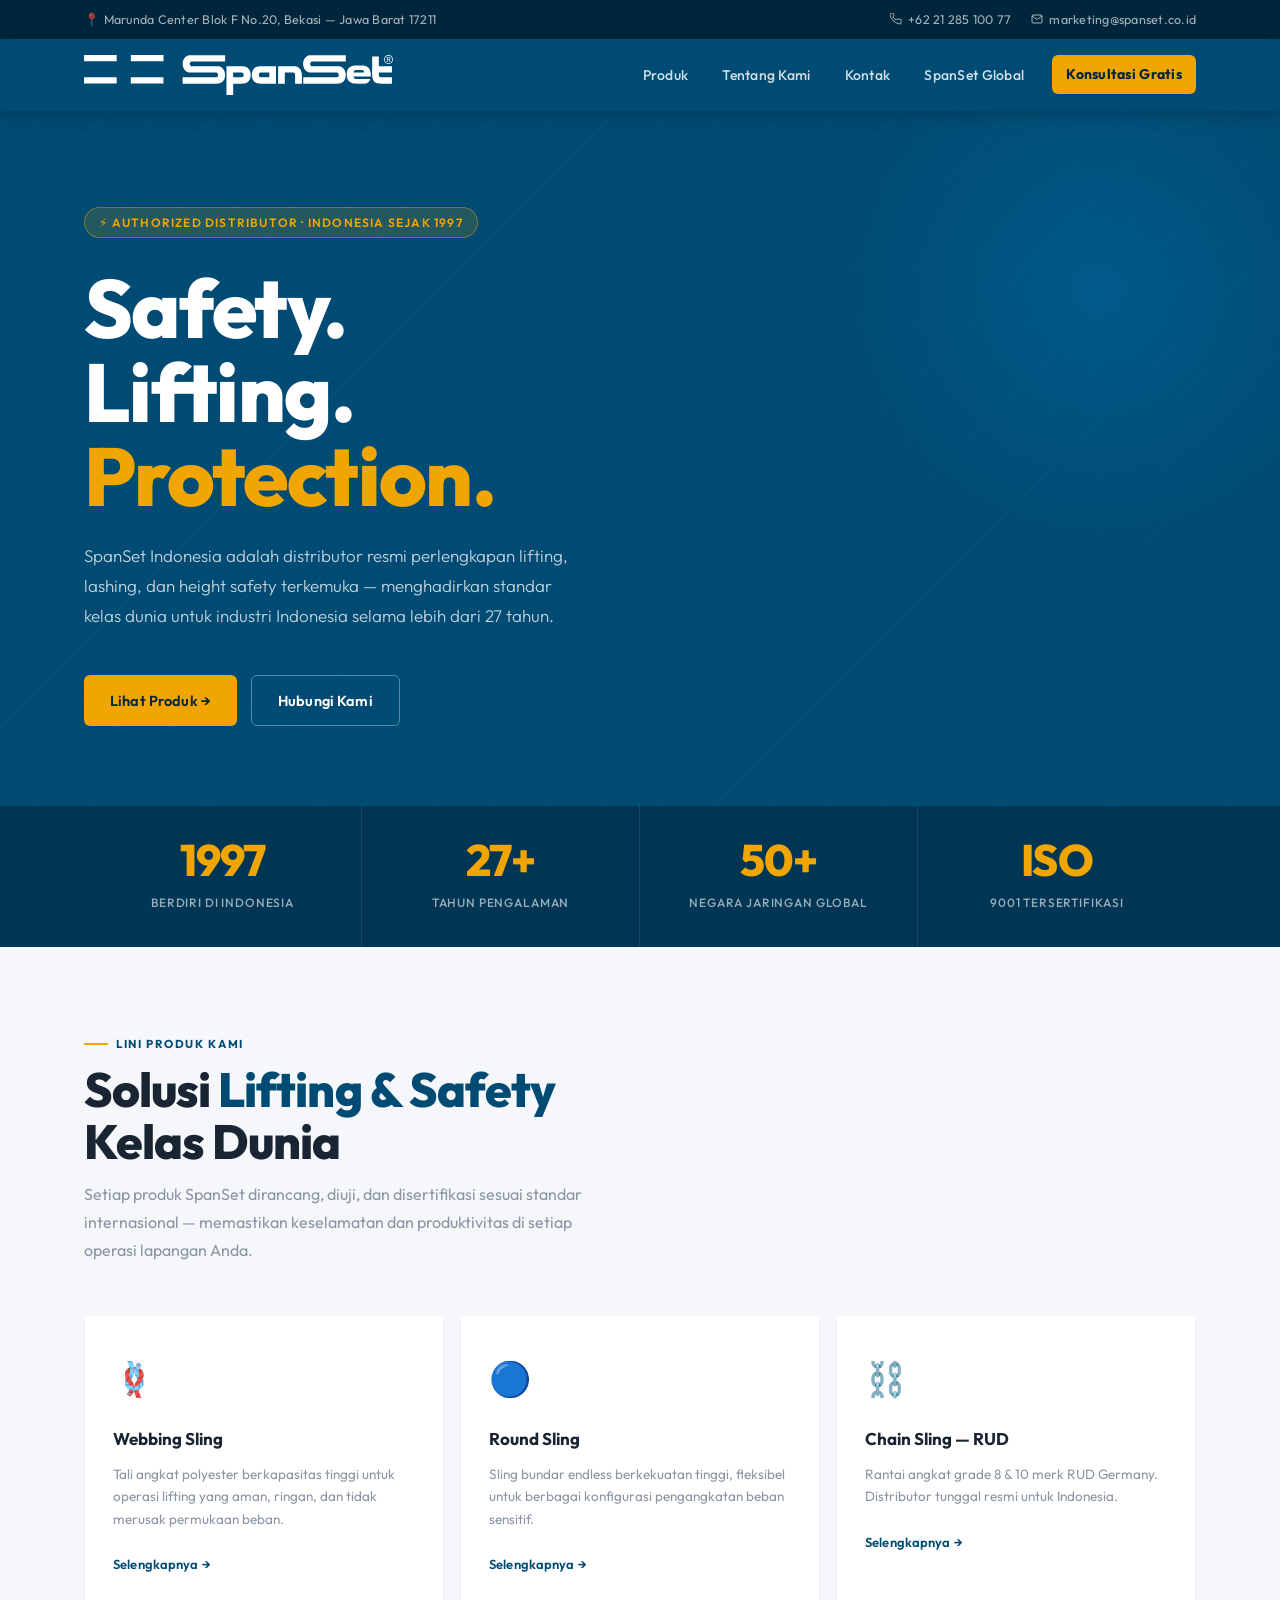
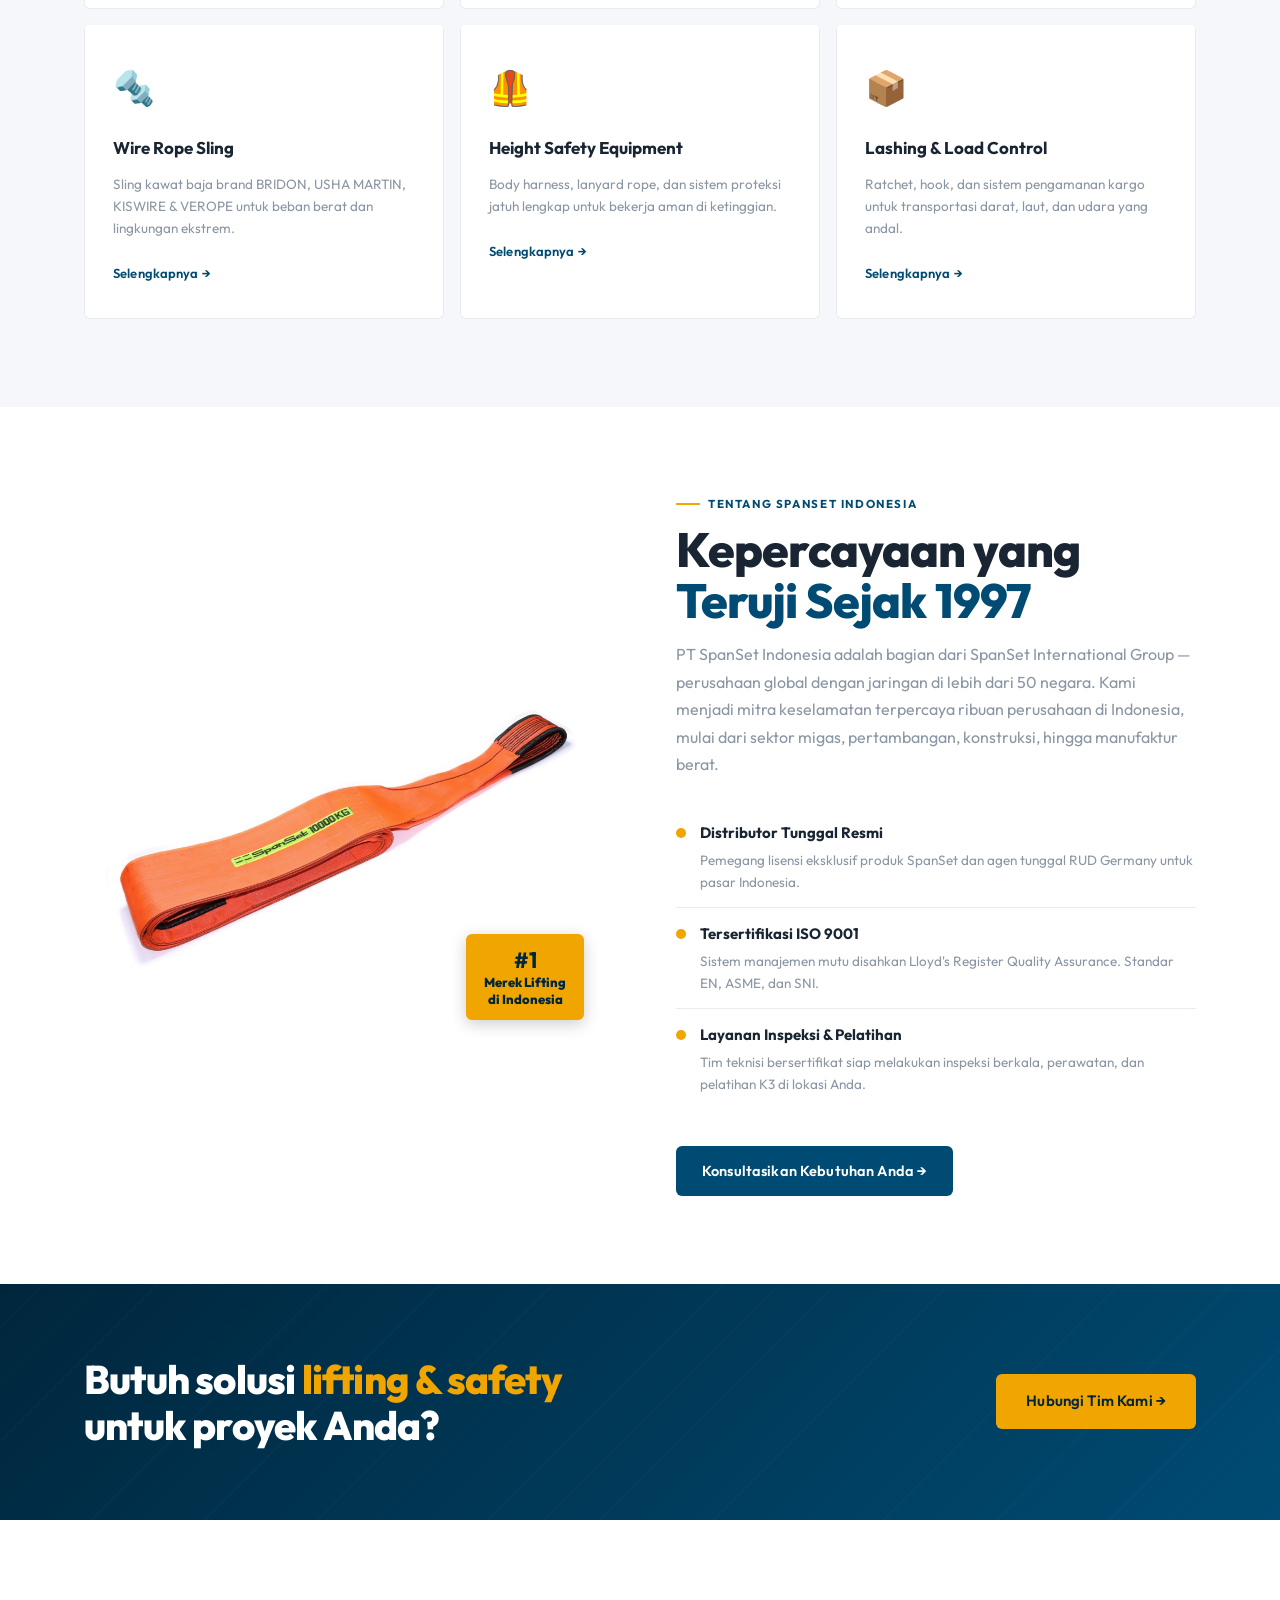
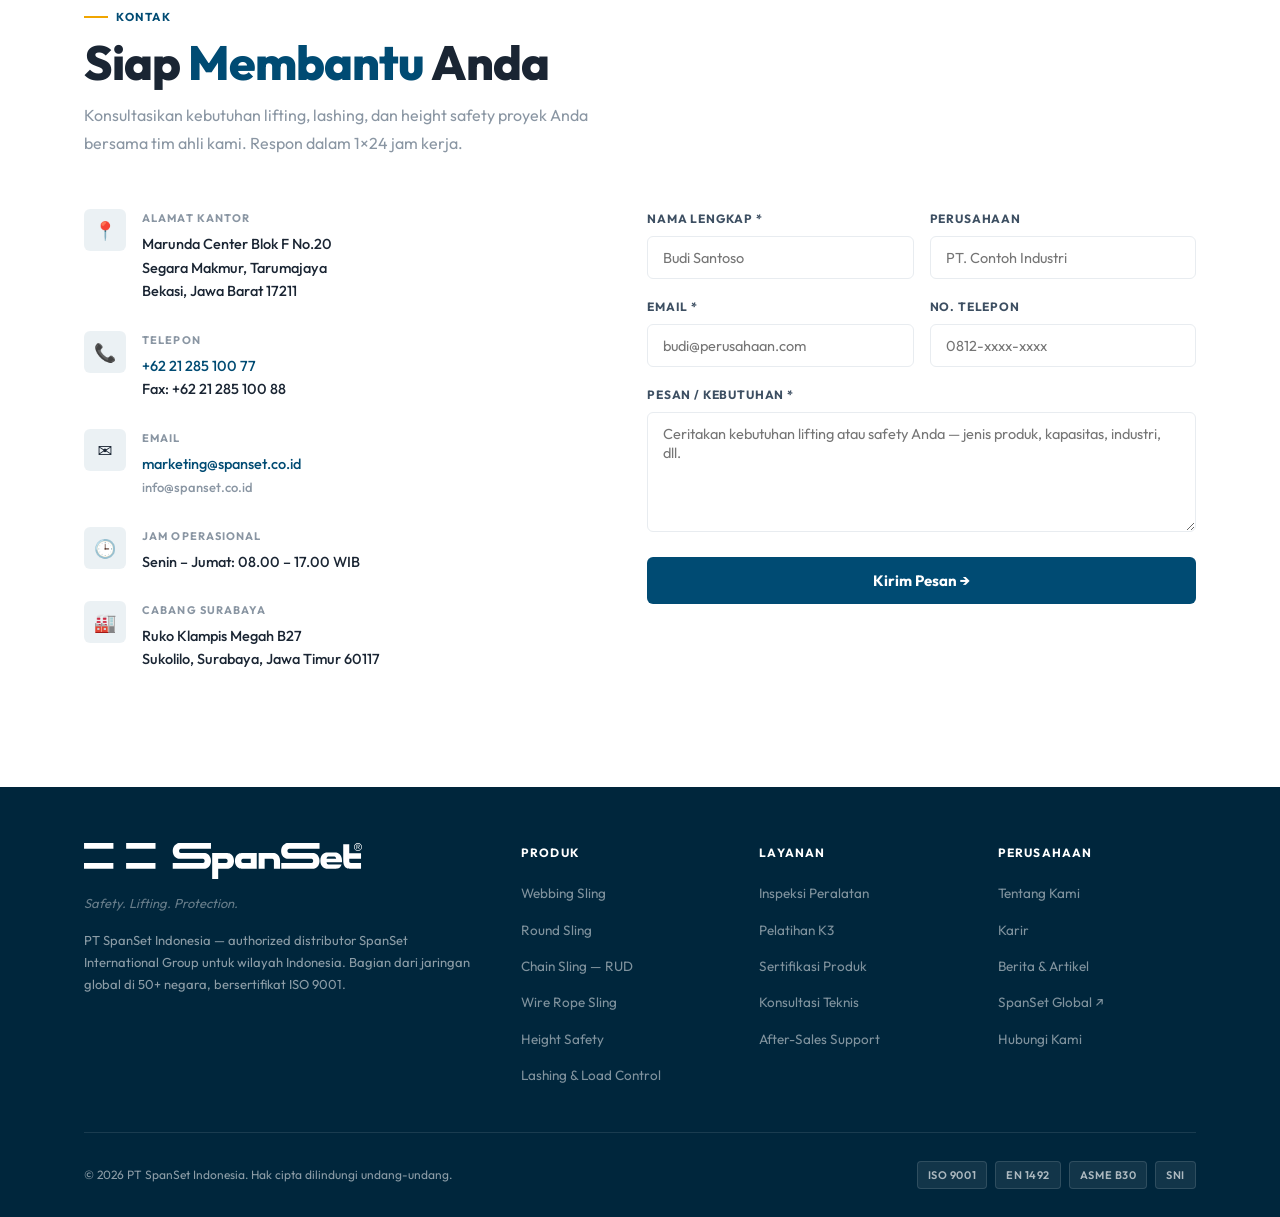
==== commit 34b4a9c3: "Update index.html" ====
--- a/index.html
+++ b/index.html
@@ -31,6 +31,13 @@
     <link rel="preconnect" href="https://fonts.googleapis.com">
     <link rel="preconnect" href="https://fonts.gstatic.com" crossorigin>
     <link href="https://fonts.googleapis.com/css2?family=Outfit:wght@300;400;500;600;700;800&display=swap" rel="stylesheet">
+    <!-- Google Tag Manager -->
+<script>(function(w,d,s,l,i){w[l]=w[l]||[];w[l].push({'gtm.start':
+new Date().getTime(),event:'gtm.js'});var f=d.getElementsByTagName(s)[0],
+j=d.createElement(s),dl=l!='dataLayer'?'&l='+l:'';j.async=true;j.src=
+'https://www.googletagmanager.com/gtm.js?id='+i+dl;f.parentNode.insertBefore(j,f);
+})(window,document,'script','dataLayer','GTM-T6LTLK78');</script>
+<!-- End Google Tag Manager -->
 
     <style>
         *, *::before, *::after { box-sizing: border-box; margin: 0; padding: 0; }
@@ -325,7 +332,7 @@
                 <li><a href="#products">Produk</a></li>
                 <li><a href="#about">Tentang Kami</a></li>
                 <li><a href="#contact">Kontak</a></li>
-                <li><a href="https://www.spanset.com/ target="_blank" rel="noopener">SpanSet Global</a></li>
+                <li><a href="https://www.spanset.com/" target="_blank" rel="noopener">SpanSet Global</a></li>
                 <li><a href="#contact" class="nav__cta btn">Konsultasi Gratis</a></li>
             </ul>
         </div>
@@ -597,7 +604,7 @@
             </div>
         </div>
         <div class="footer__bottom">
-            <span>&copy; 2025 PT SpanSet Indonesia. Hak cipta dilindungi undang-undang.</span>
+            <span>&copy; 2026 PT SpanSet Indonesia. Hak cipta dilindungi undang-undang.</span>
             <div class="footer__badges">
                 <span class="footer__badge">ISO 9001</span>
                 <span class="footer__badge">EN 1492</span>
@@ -644,6 +651,10 @@
         }
     });
 </script>
+    <!-- Google Tag Manager (noscript) -->
+<noscript><iframe src="https://www.googletagmanager.com/ns.html?id=GTM-T6LTLK78"
+height="0" width="0" style="display:none;visibility:hidden"></iframe></noscript>
+<!-- End Google Tag Manager (noscript) -->
 
 </body>
 </html>
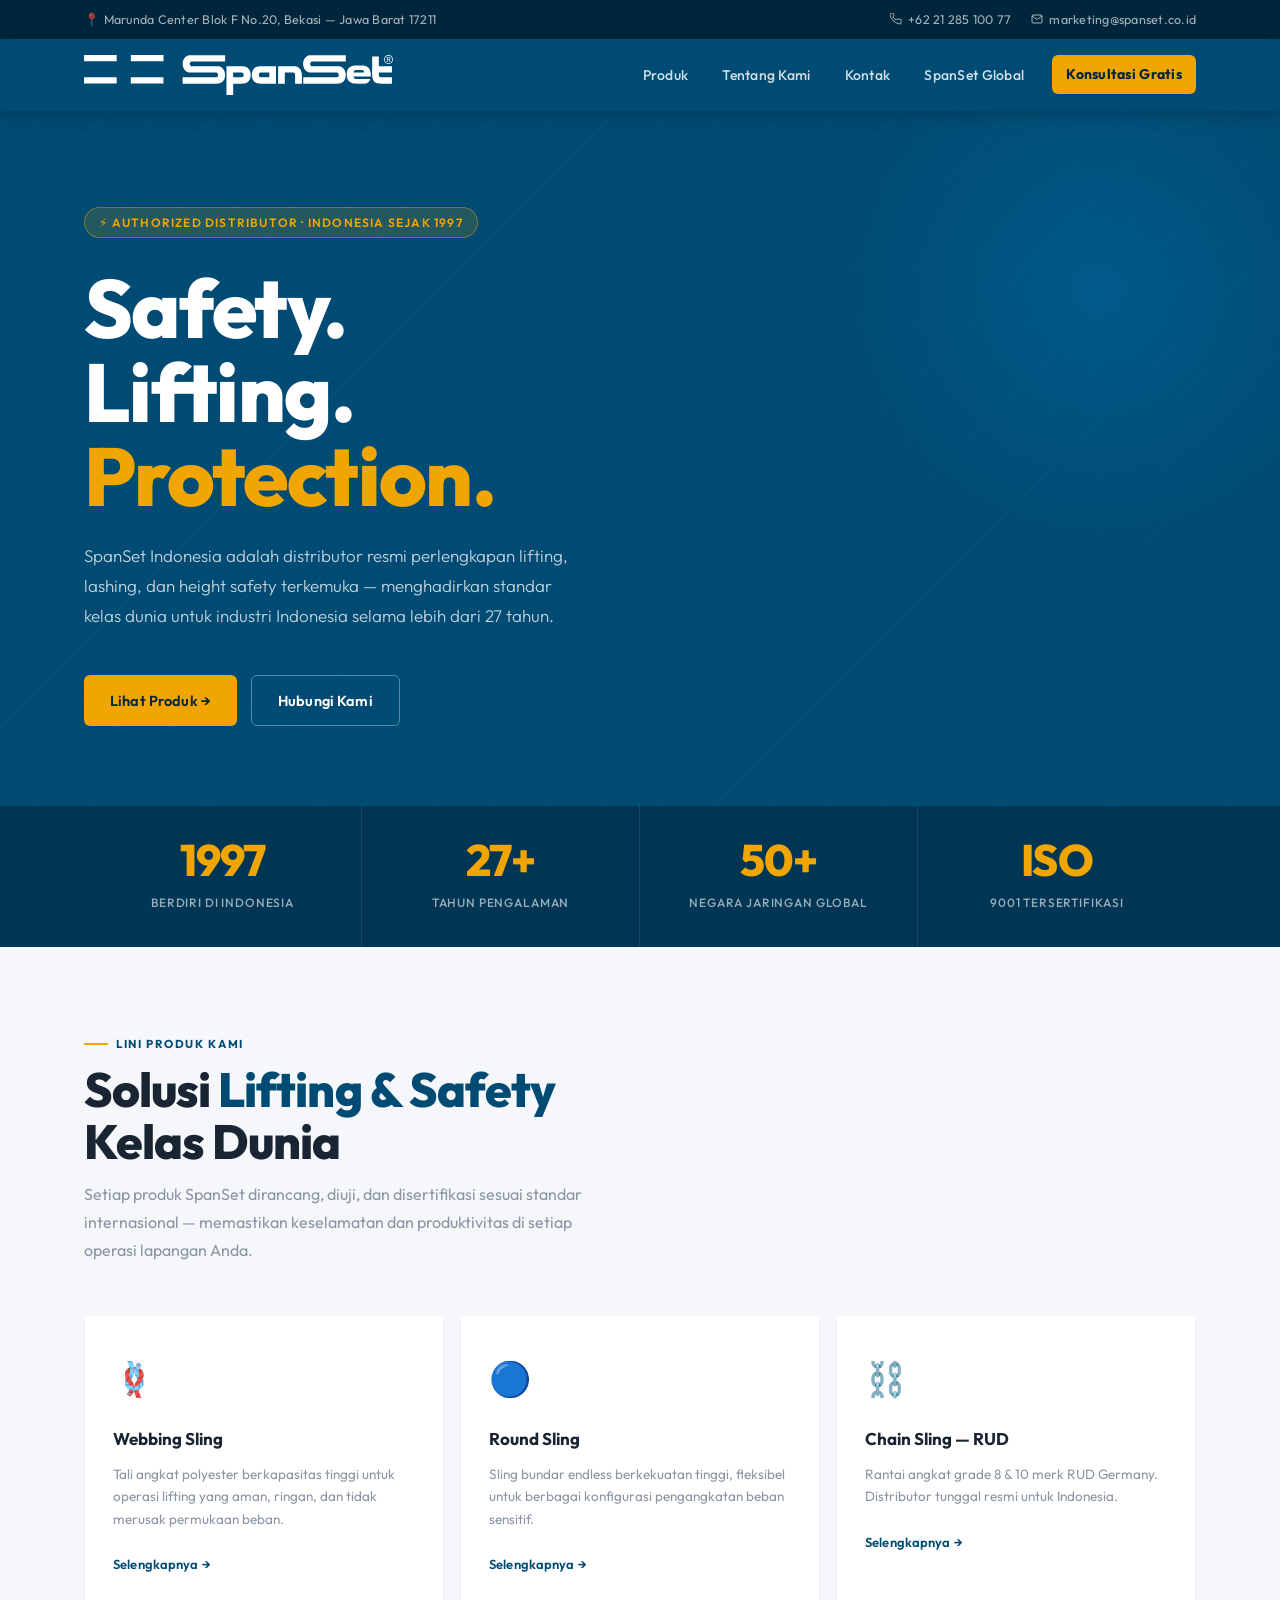
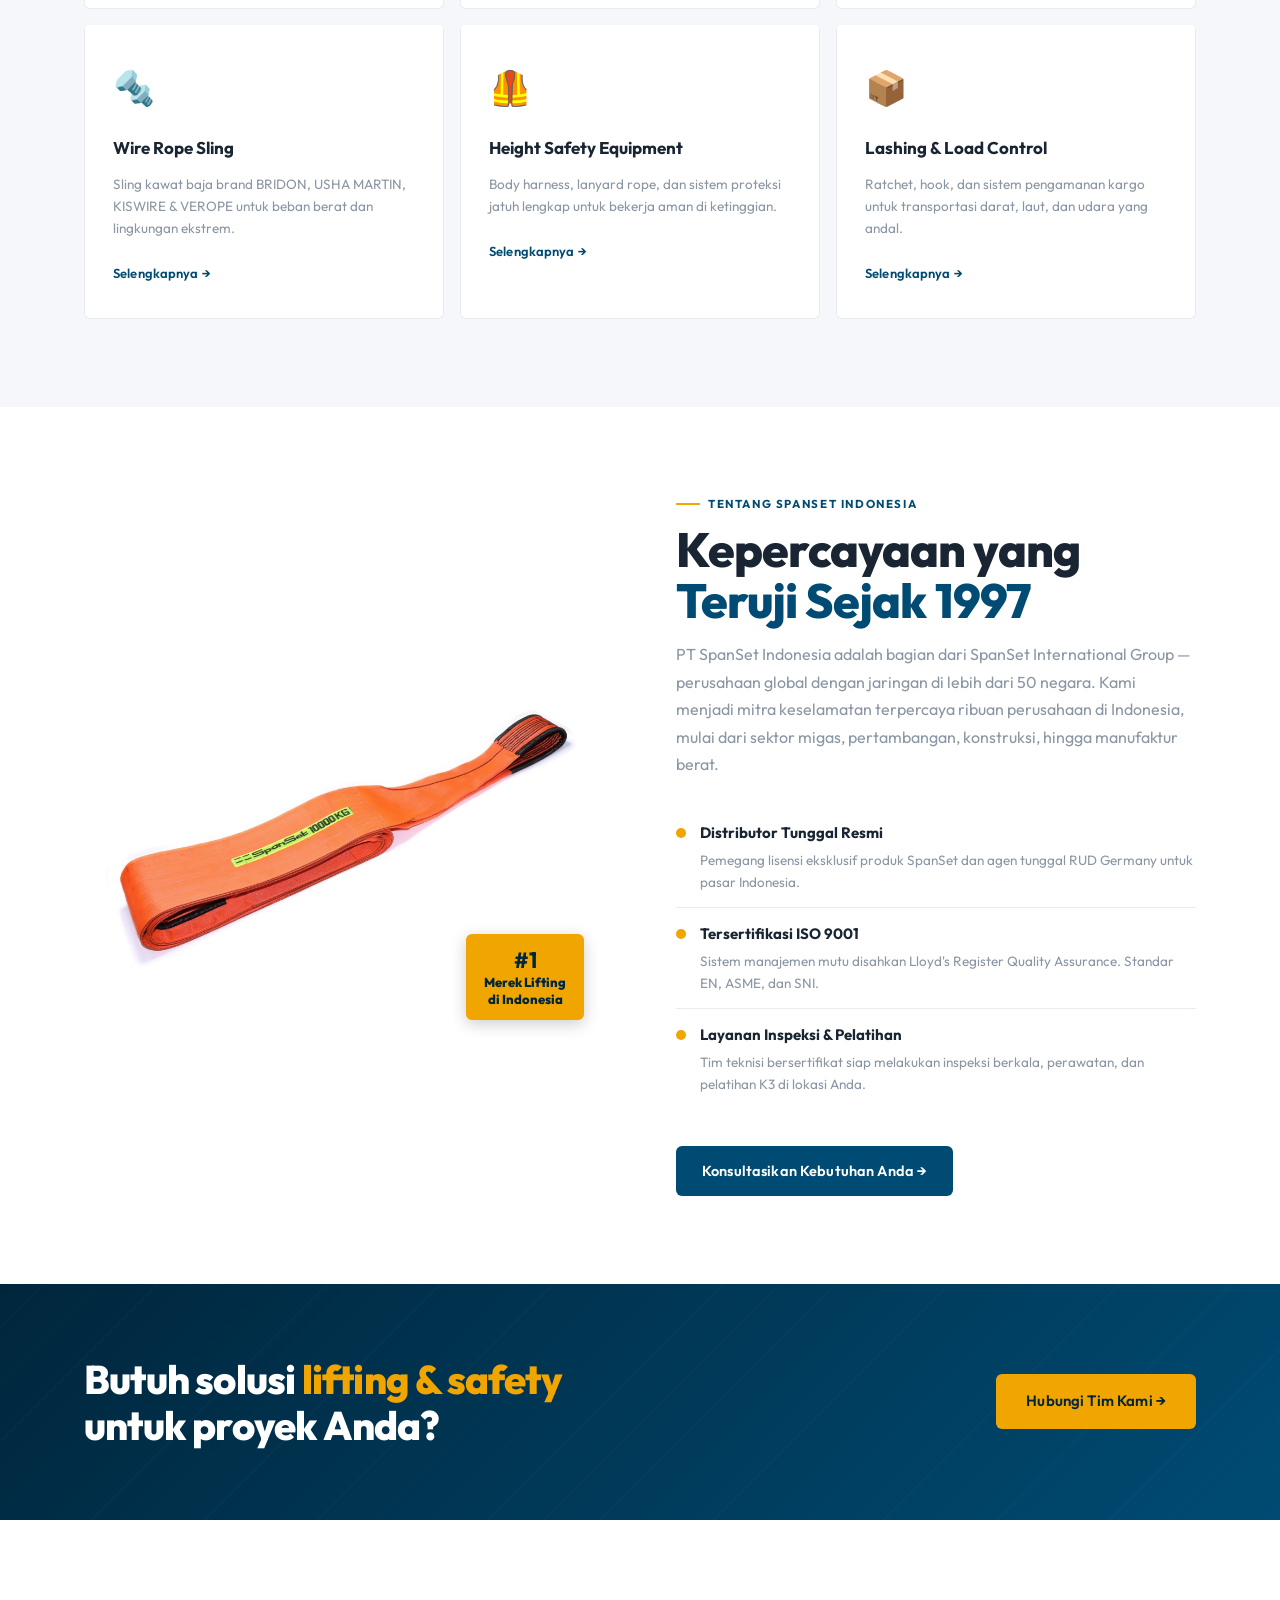
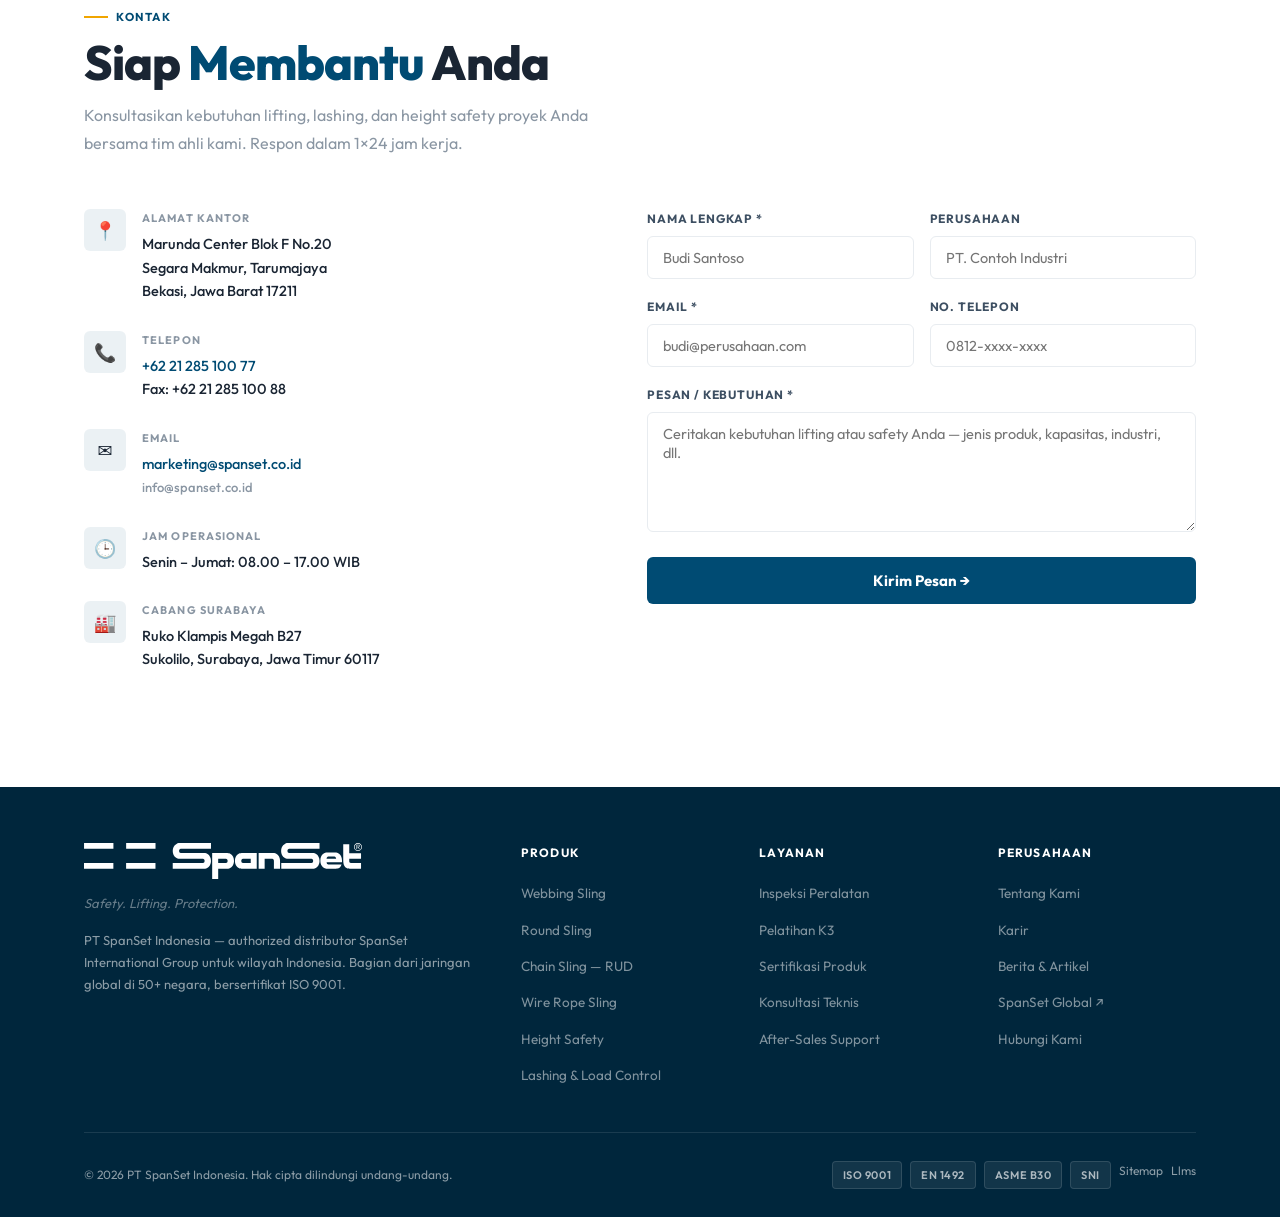
==== commit 2e38d351: "Update index.html" ====
--- a/index.html
+++ b/index.html
@@ -17,7 +17,7 @@
     <meta property="og:url" content="https://spanset-indonesia.github.io/">
     <meta property="og:title" content="SpanSet Indonesia — Safety. Lifting. Protection.">
     <meta property="og:description" content="SpanSet adalah pionir perlengkapan lifting, lashing, dan height safety di dunia, menjadi principal dari merek dagang no 1 di Indonesia sejak 1997.">
-    <meta property="og:image" content="https://spanset-indonesia.github.io/logo.svg">
+    <meta property="og:image" content="https://spanset-indonesia.github.io/spanset.jpg>
     <meta property="og:image:width" content="1200">
     <meta property="og:image:height" content="630">
     <meta property="og:site_name" content="Spanset">
@@ -26,8 +26,8 @@
     <meta property="twitter:title" content="SpanSet Indonesia — Safety. Lifting. Protection.">
     <meta property="twitter:description" content="SpanSet adalah pionir perlengkapan lifting, lashing, dan height safety di dunia, menjadi principal dari merek dagang no 1 di Indonesia sejak 1997.">
     <meta property="twitter:image" content="https://spanset-indonesia.github.io/logo.svg">
-    <link rel="icon" type="image/svg+xml" href="https://spanset-indonesia.github.io/logo.svg">
-
+    <link rel="icon" type="image/svg+xml" href="https://spanset-indonesia.github.io/spanset.jpg>
+    <link rel="sitemap" type="application/xml" title="Sitemap" href="https://spanset-indonesia.github.io/sitemap-index.xml">
     <link rel="preconnect" href="https://fonts.googleapis.com">
     <link rel="preconnect" href="https://fonts.gstatic.com" crossorigin>
     <link href="https://fonts.googleapis.com/css2?family=Outfit:wght@300;400;500;600;700;800&display=swap" rel="stylesheet">
@@ -610,6 +610,8 @@
                 <span class="footer__badge">EN 1492</span>
                 <span class="footer__badge">ASME B30</span>
                 <span class="footer__badge">SNI</span>
+                <a href="https://spanset-indonesia.github.io/sitemap-index.xml><span class="footer__badge">Sitemap</span></a>
+                <a href="https://spanset-indonesia.github.io/llms.txt><span class="footer__badge">Llms</span></a>
             </div>
         </div>
     </div>
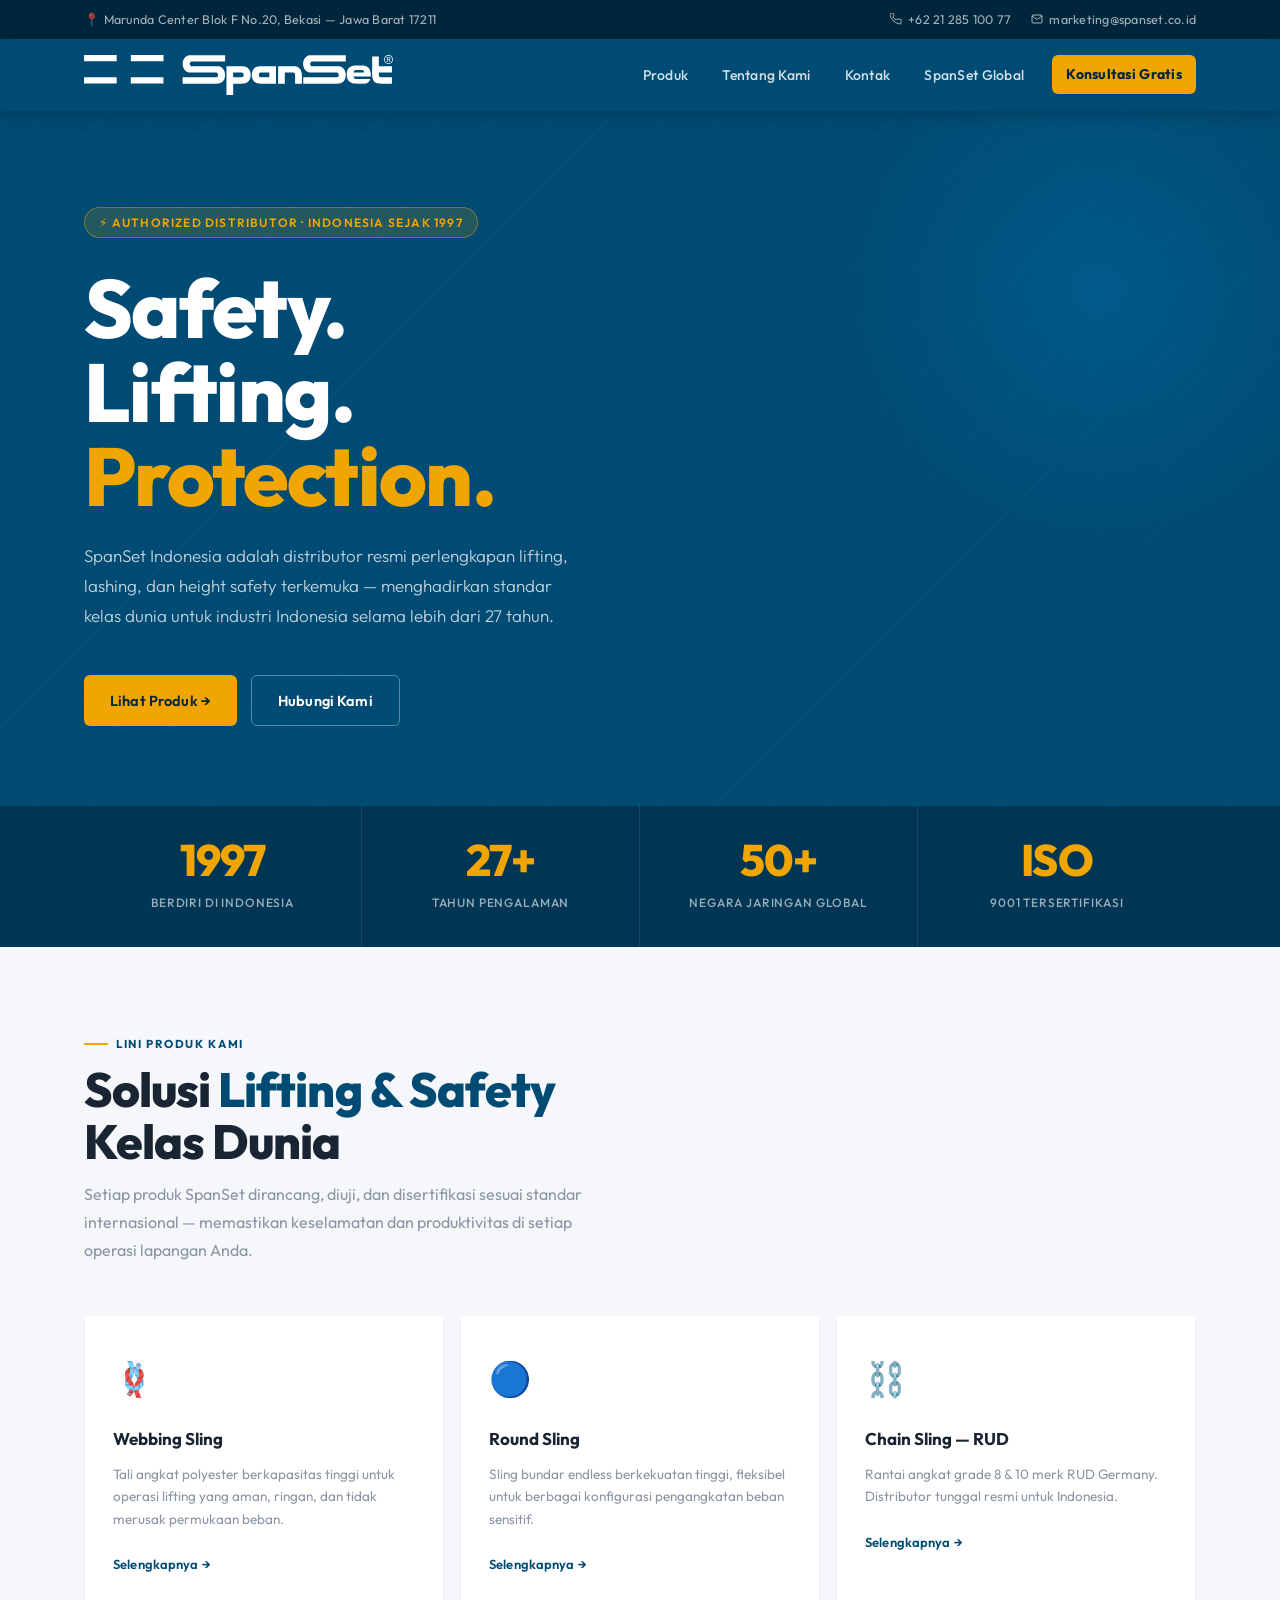
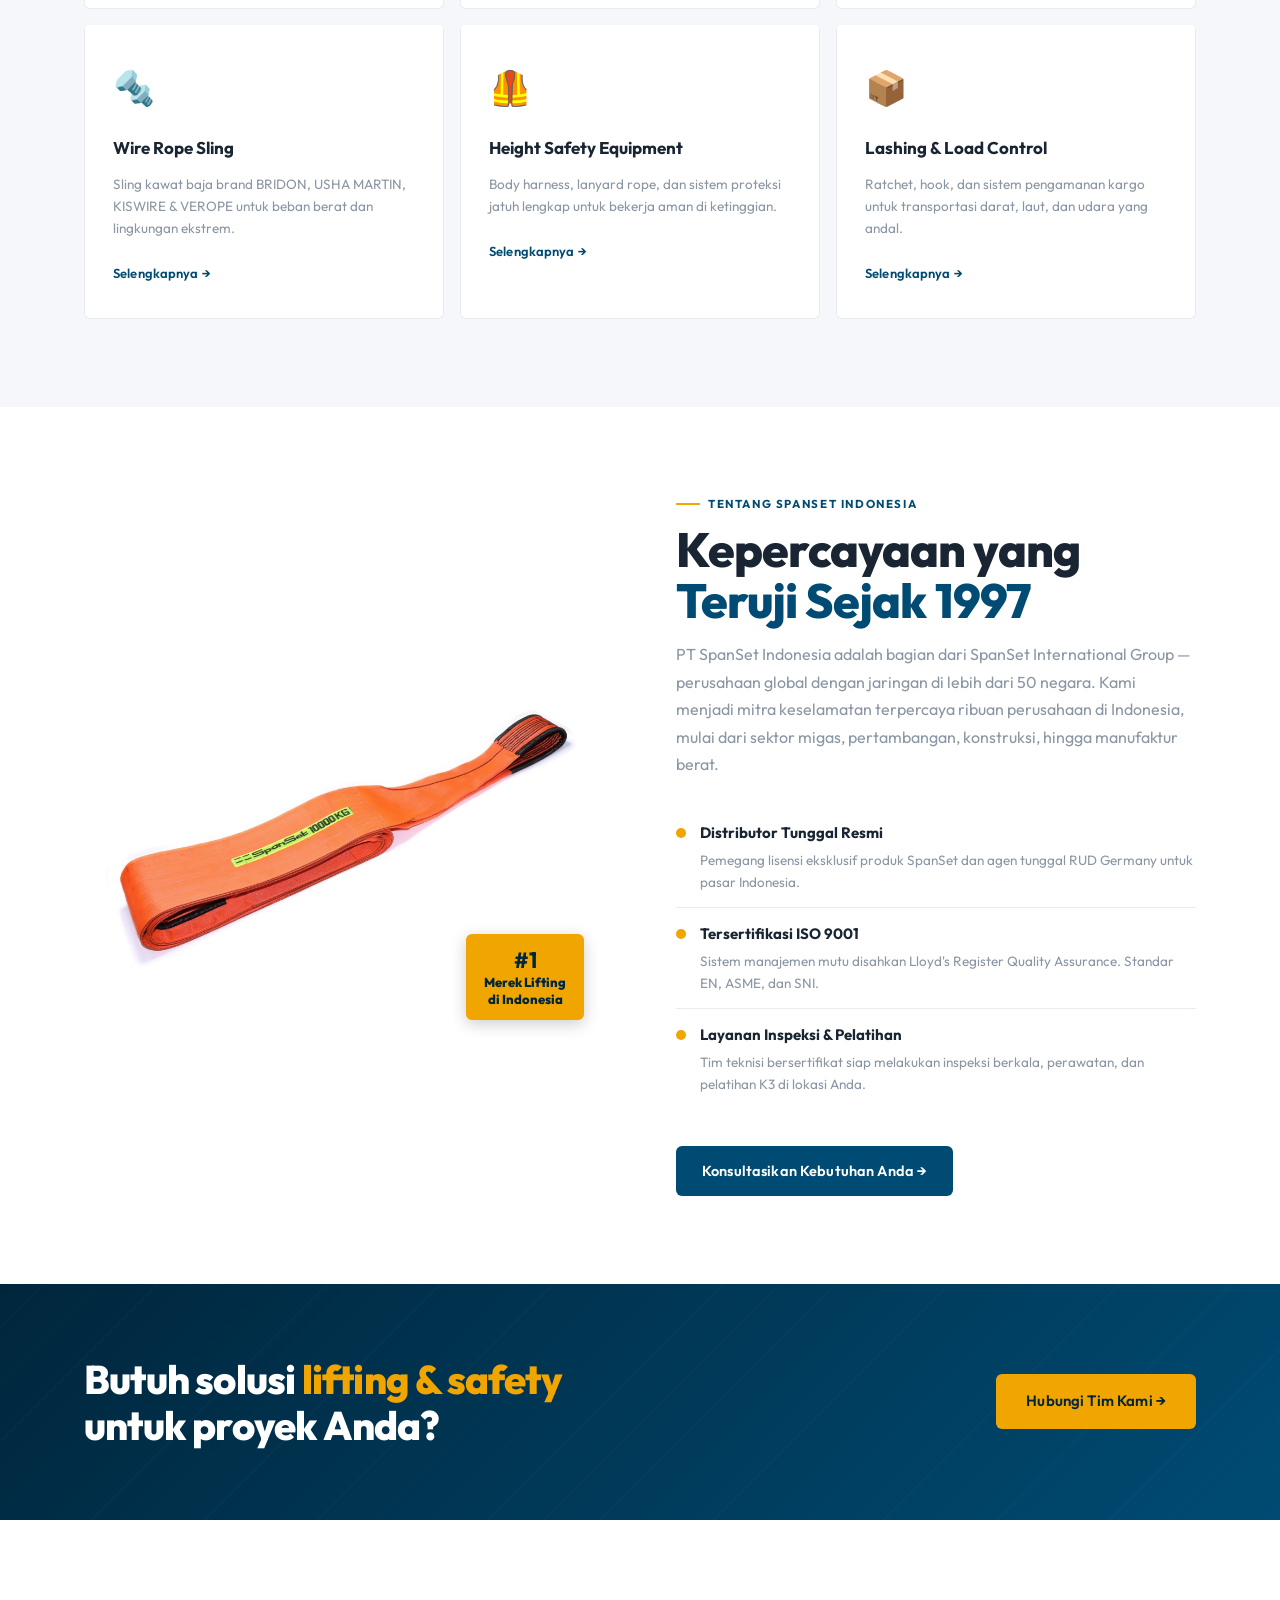
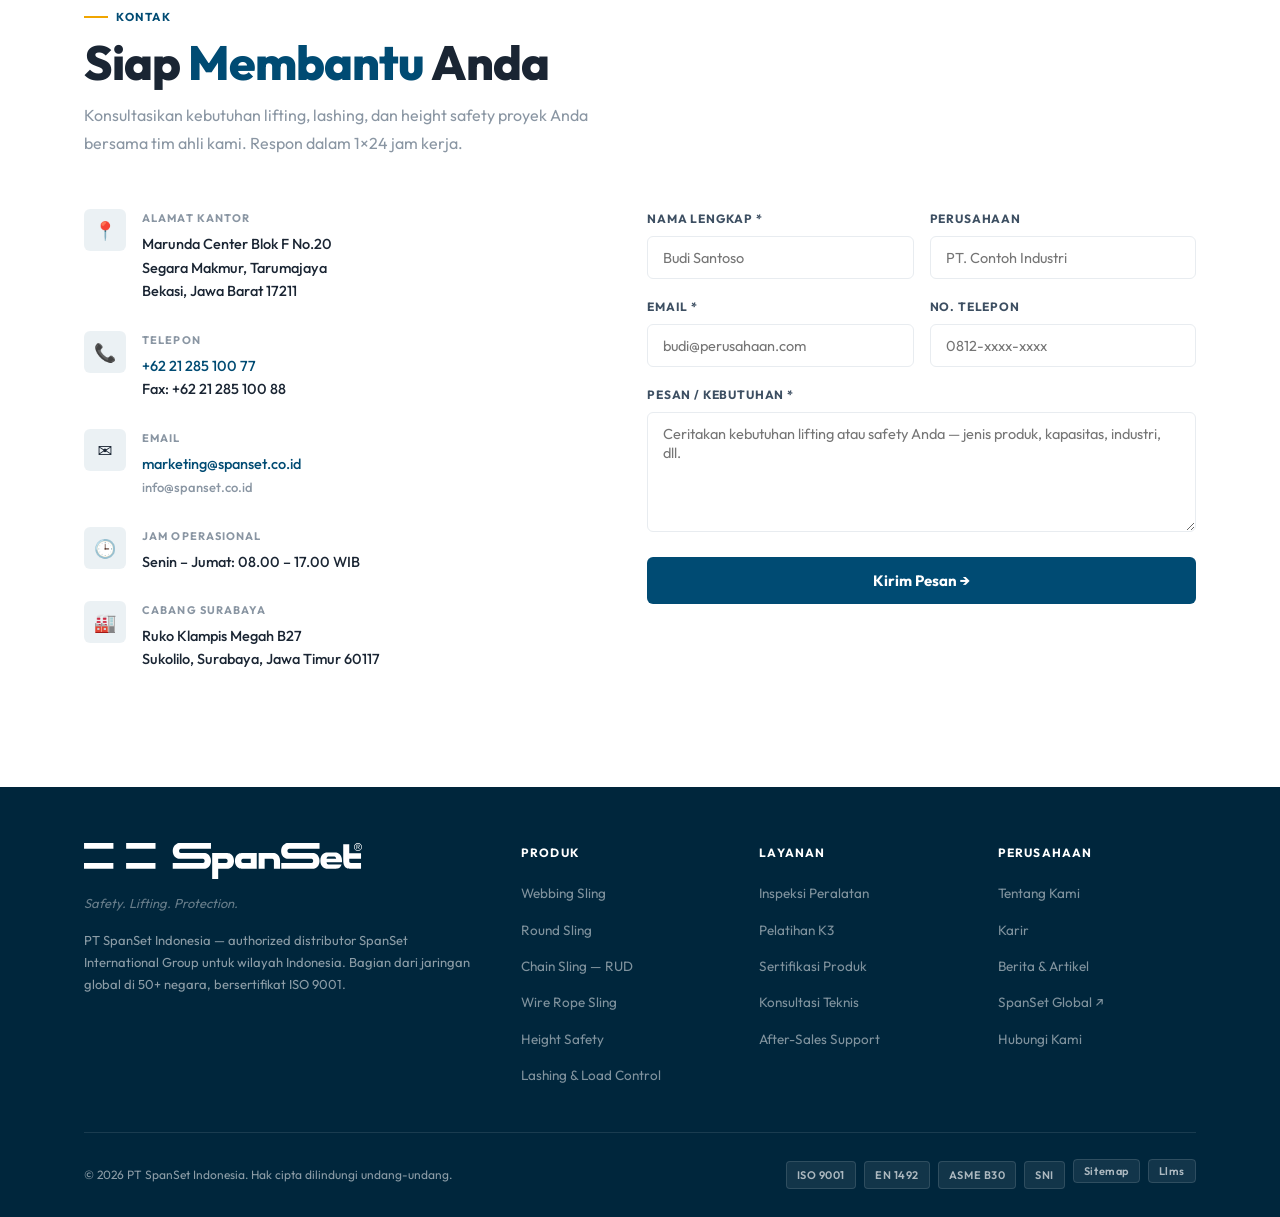
==== commit ca2a758a: "Update index.html" ====
--- a/index.html
+++ b/index.html
@@ -26,7 +26,7 @@
     <meta property="twitter:title" content="SpanSet Indonesia — Safety. Lifting. Protection.">
     <meta property="twitter:description" content="SpanSet adalah pionir perlengkapan lifting, lashing, dan height safety di dunia, menjadi principal dari merek dagang no 1 di Indonesia sejak 1997.">
     <meta property="twitter:image" content="https://spanset-indonesia.github.io/logo.svg">
-    <link rel="icon" type="image/svg+xml" href="https://spanset-indonesia.github.io/spanset.jpg>
+    <link rel="icon" type="image/jpeg" href="https://spanset-indonesia.github.io/spanset.jpg">
     <link rel="sitemap" type="application/xml" title="Sitemap" href="https://spanset-indonesia.github.io/sitemap-index.xml">
     <link rel="preconnect" href="https://fonts.googleapis.com">
     <link rel="preconnect" href="https://fonts.gstatic.com" crossorigin>
@@ -610,8 +610,8 @@
                 <span class="footer__badge">EN 1492</span>
                 <span class="footer__badge">ASME B30</span>
                 <span class="footer__badge">SNI</span>
-                <a href="https://spanset-indonesia.github.io/sitemap-index.xml><span class="footer__badge">Sitemap</span></a>
-                <a href="https://spanset-indonesia.github.io/llms.txt><span class="footer__badge">Llms</span></a>
+                <a href="https://spanset-indonesia.github.io/sitemap-index.xml"><span class="footer__badge">Sitemap</span></a>
+                <a href="https://spanset-indonesia.github.io/llms.txt"><span class="footer__badge">Llms</span></a>
             </div>
         </div>
     </div>
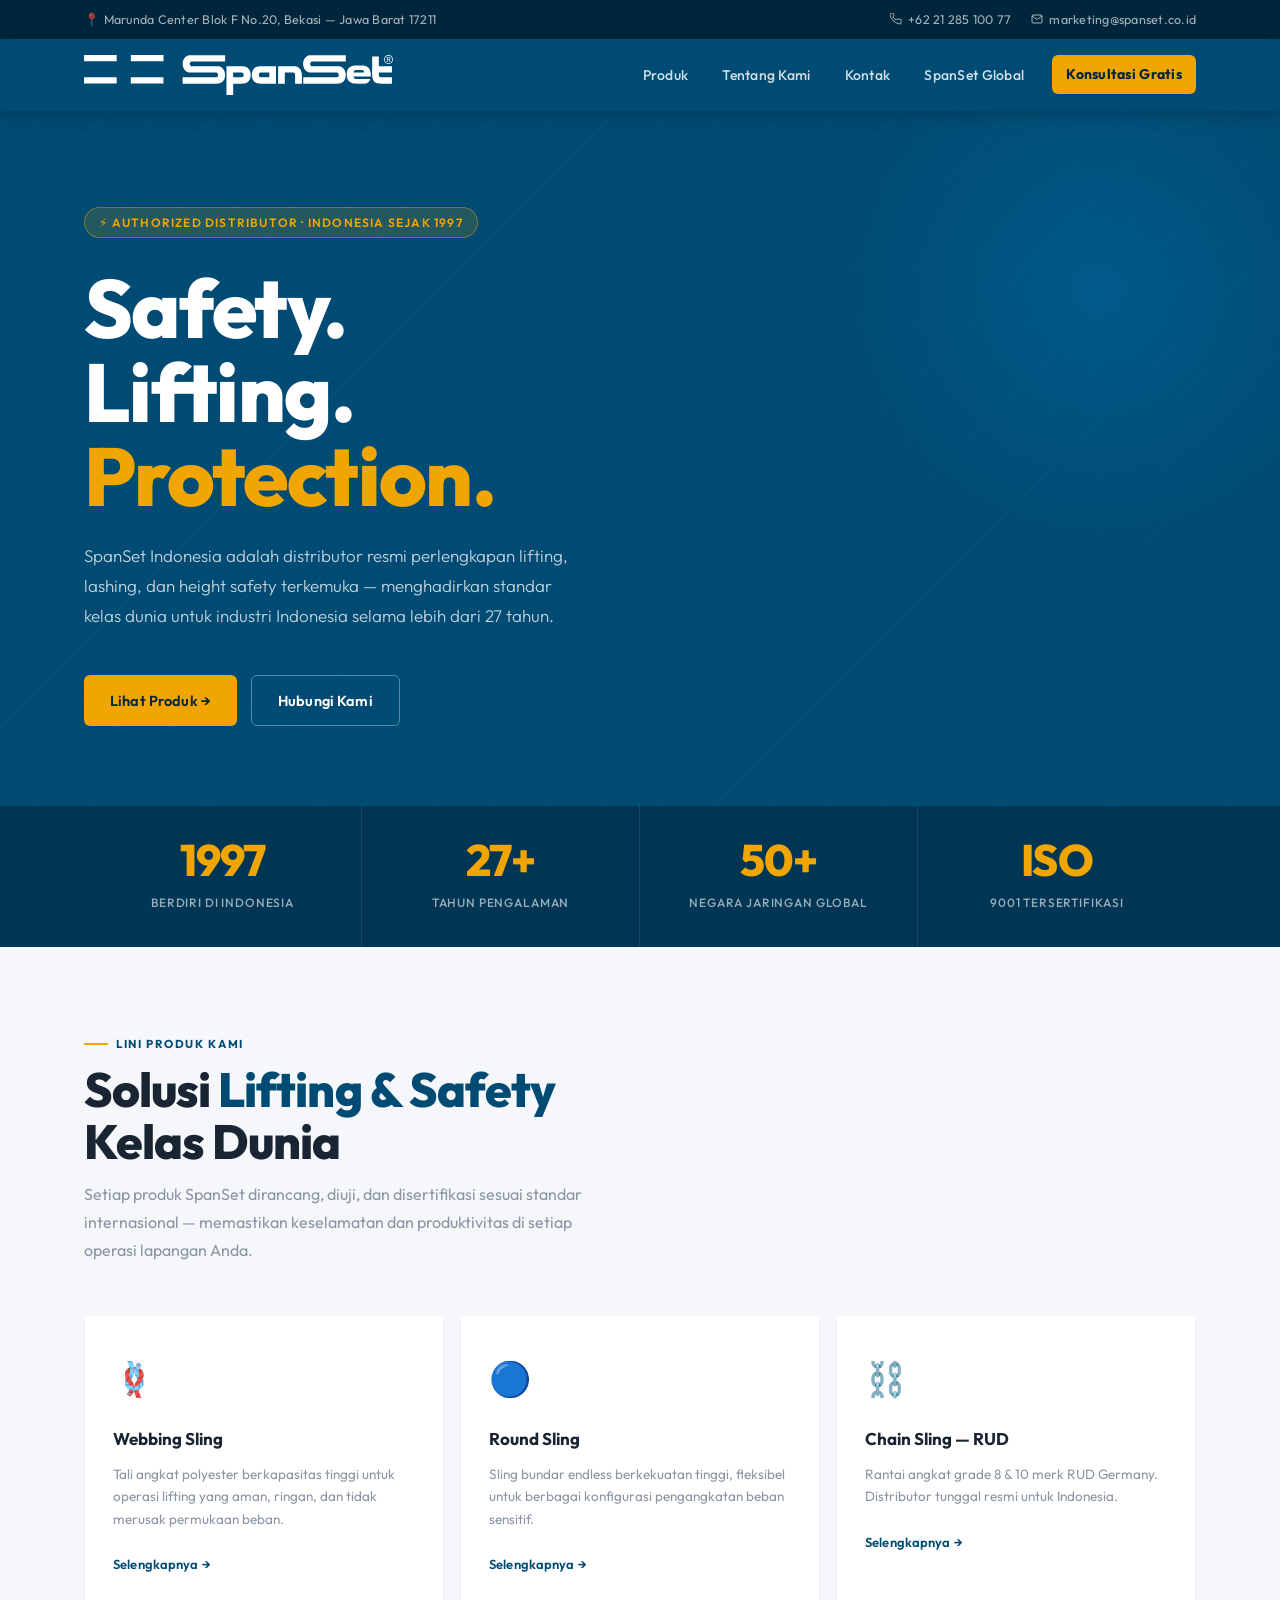
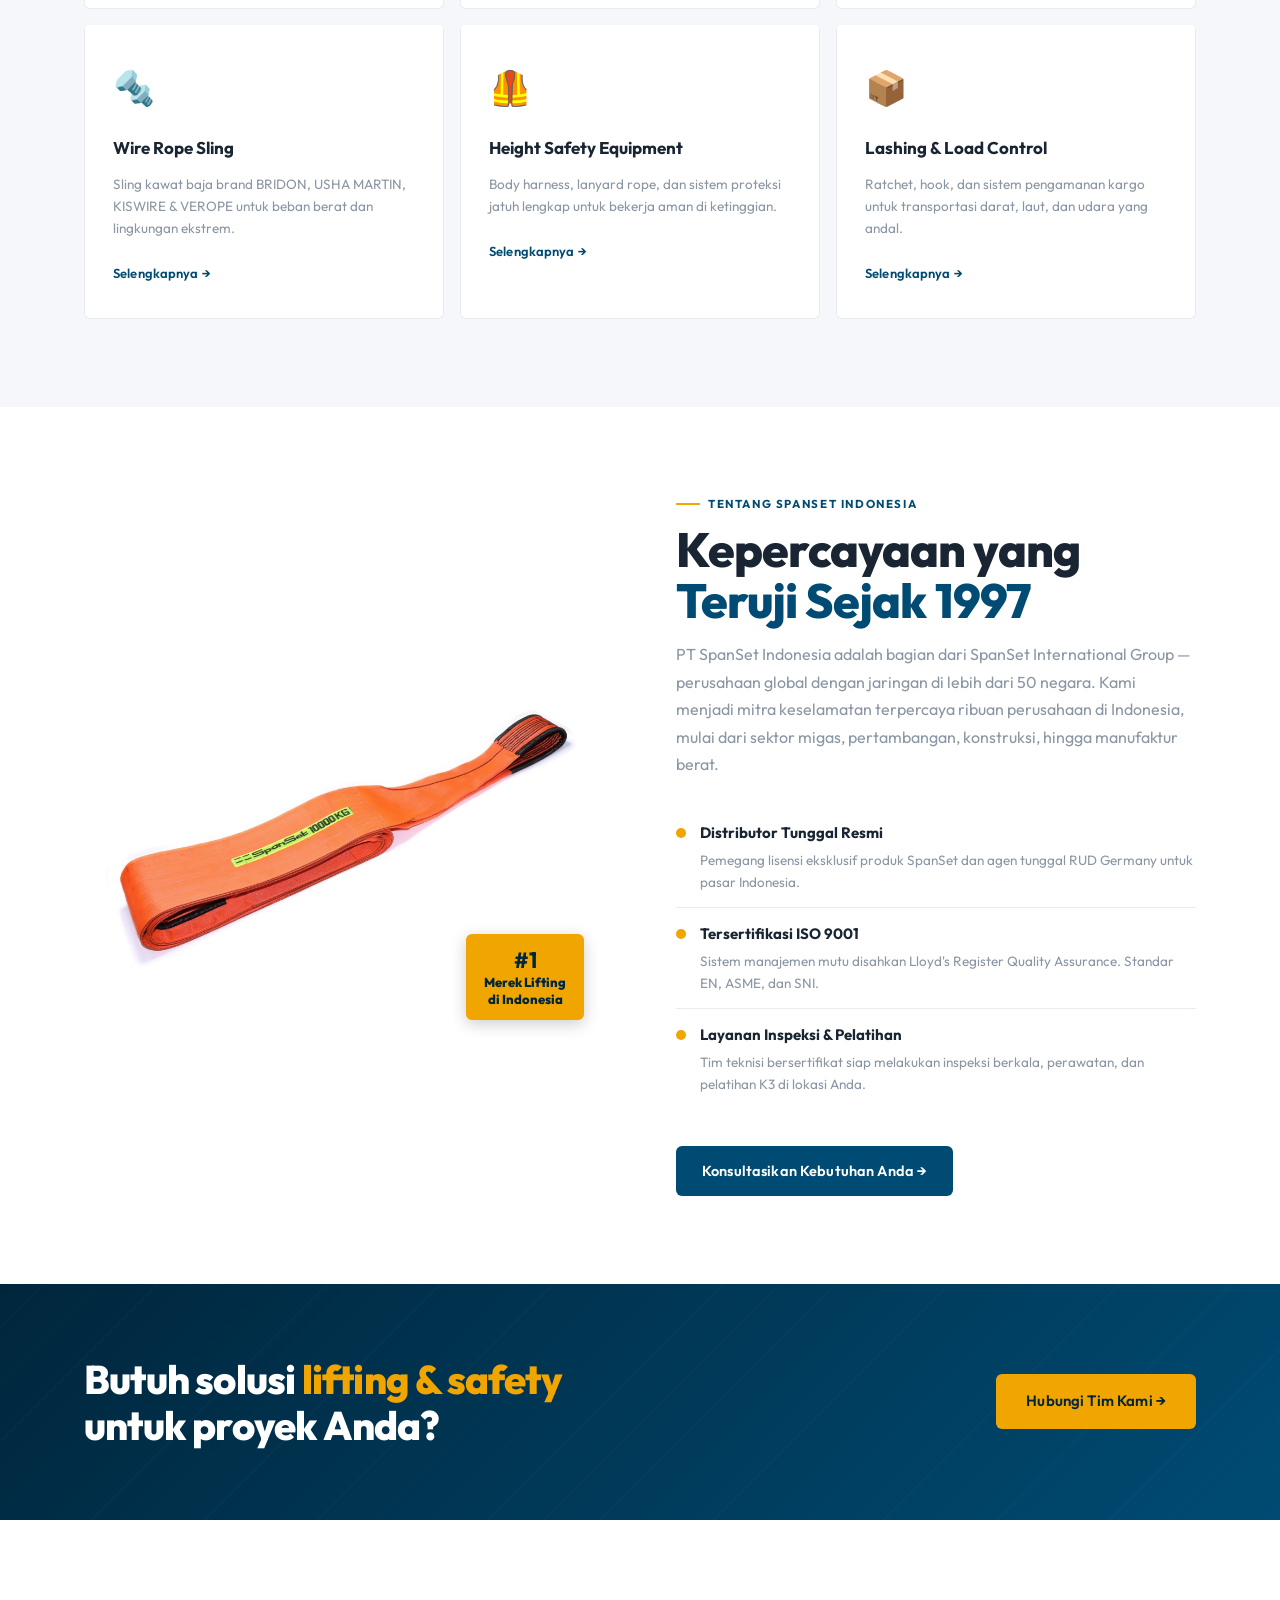
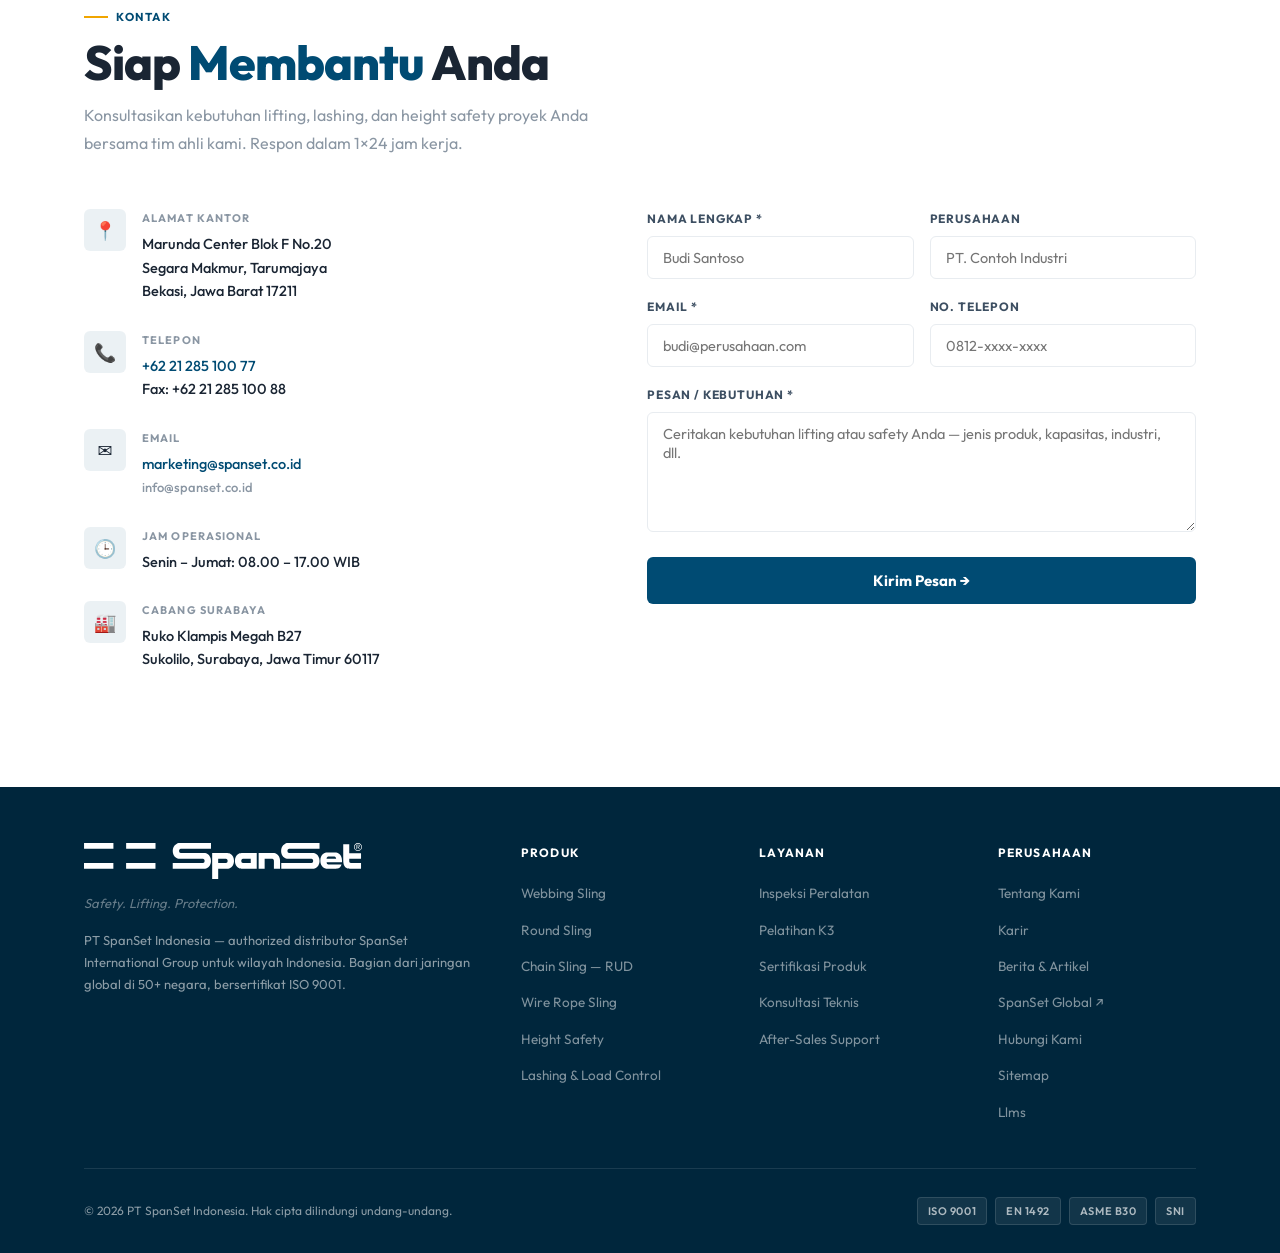
==== commit 4e78e401: "Update index.html" ====
--- a/index.html
+++ b/index.html
@@ -600,6 +600,8 @@
                     <li><a href="#">Berita & Artikel</a></li>
                     <li><a href="https://www.spanset.com/" target="_blank" rel="noopener">SpanSet Global ↗</a></li>
                     <li><a href="#contact">Hubungi Kami</a></li>
+                    <li><a href="https://spanset-indonesia.github.io/sitemap-index.xml">Sitemap</a></li>
+                    <li><a href="https://spanset-indonesia.github.io/llms.txt">Llms</a></li>
                 </ul>
             </div>
         </div>
@@ -610,8 +612,6 @@
                 <span class="footer__badge">EN 1492</span>
                 <span class="footer__badge">ASME B30</span>
                 <span class="footer__badge">SNI</span>
-                <a href="https://spanset-indonesia.github.io/sitemap-index.xml"><span class="footer__badge">Sitemap</span></a>
-                <a href="https://spanset-indonesia.github.io/llms.txt"><span class="footer__badge">Llms</span></a>
             </div>
         </div>
     </div>
